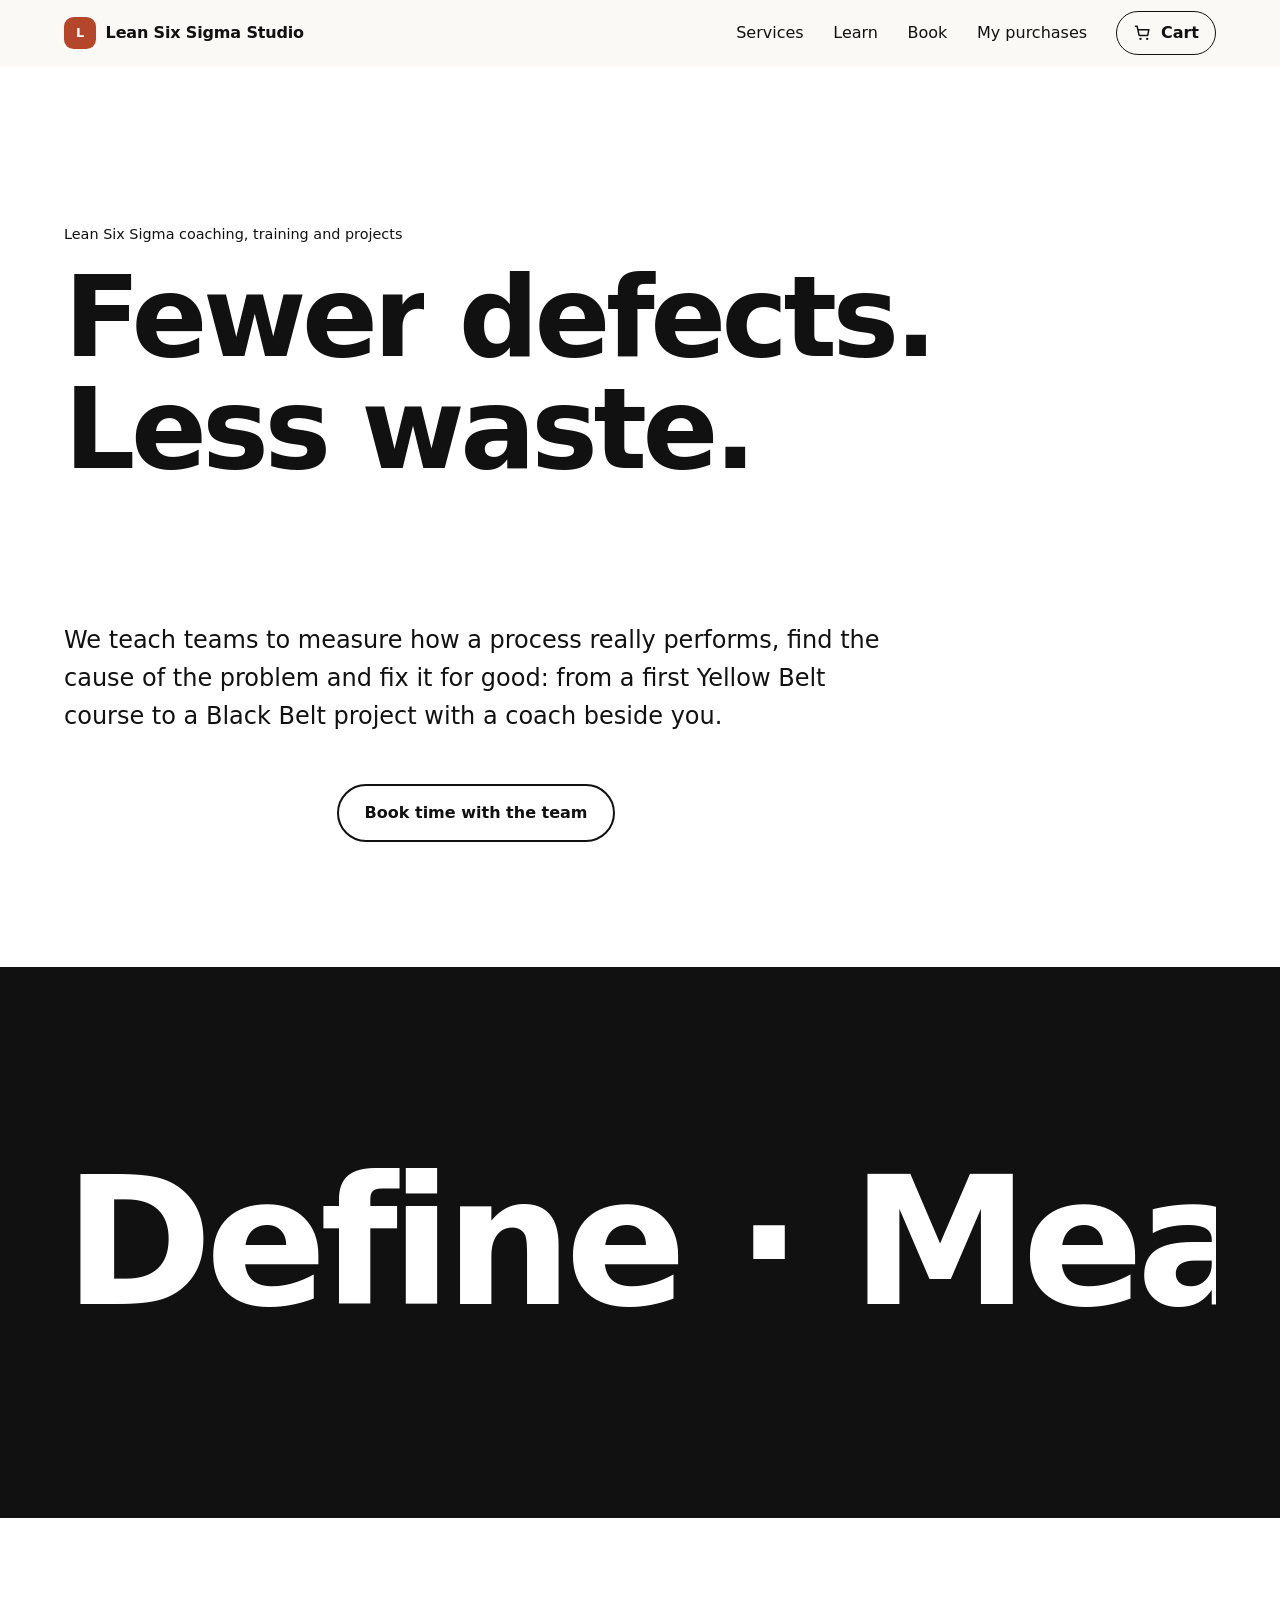
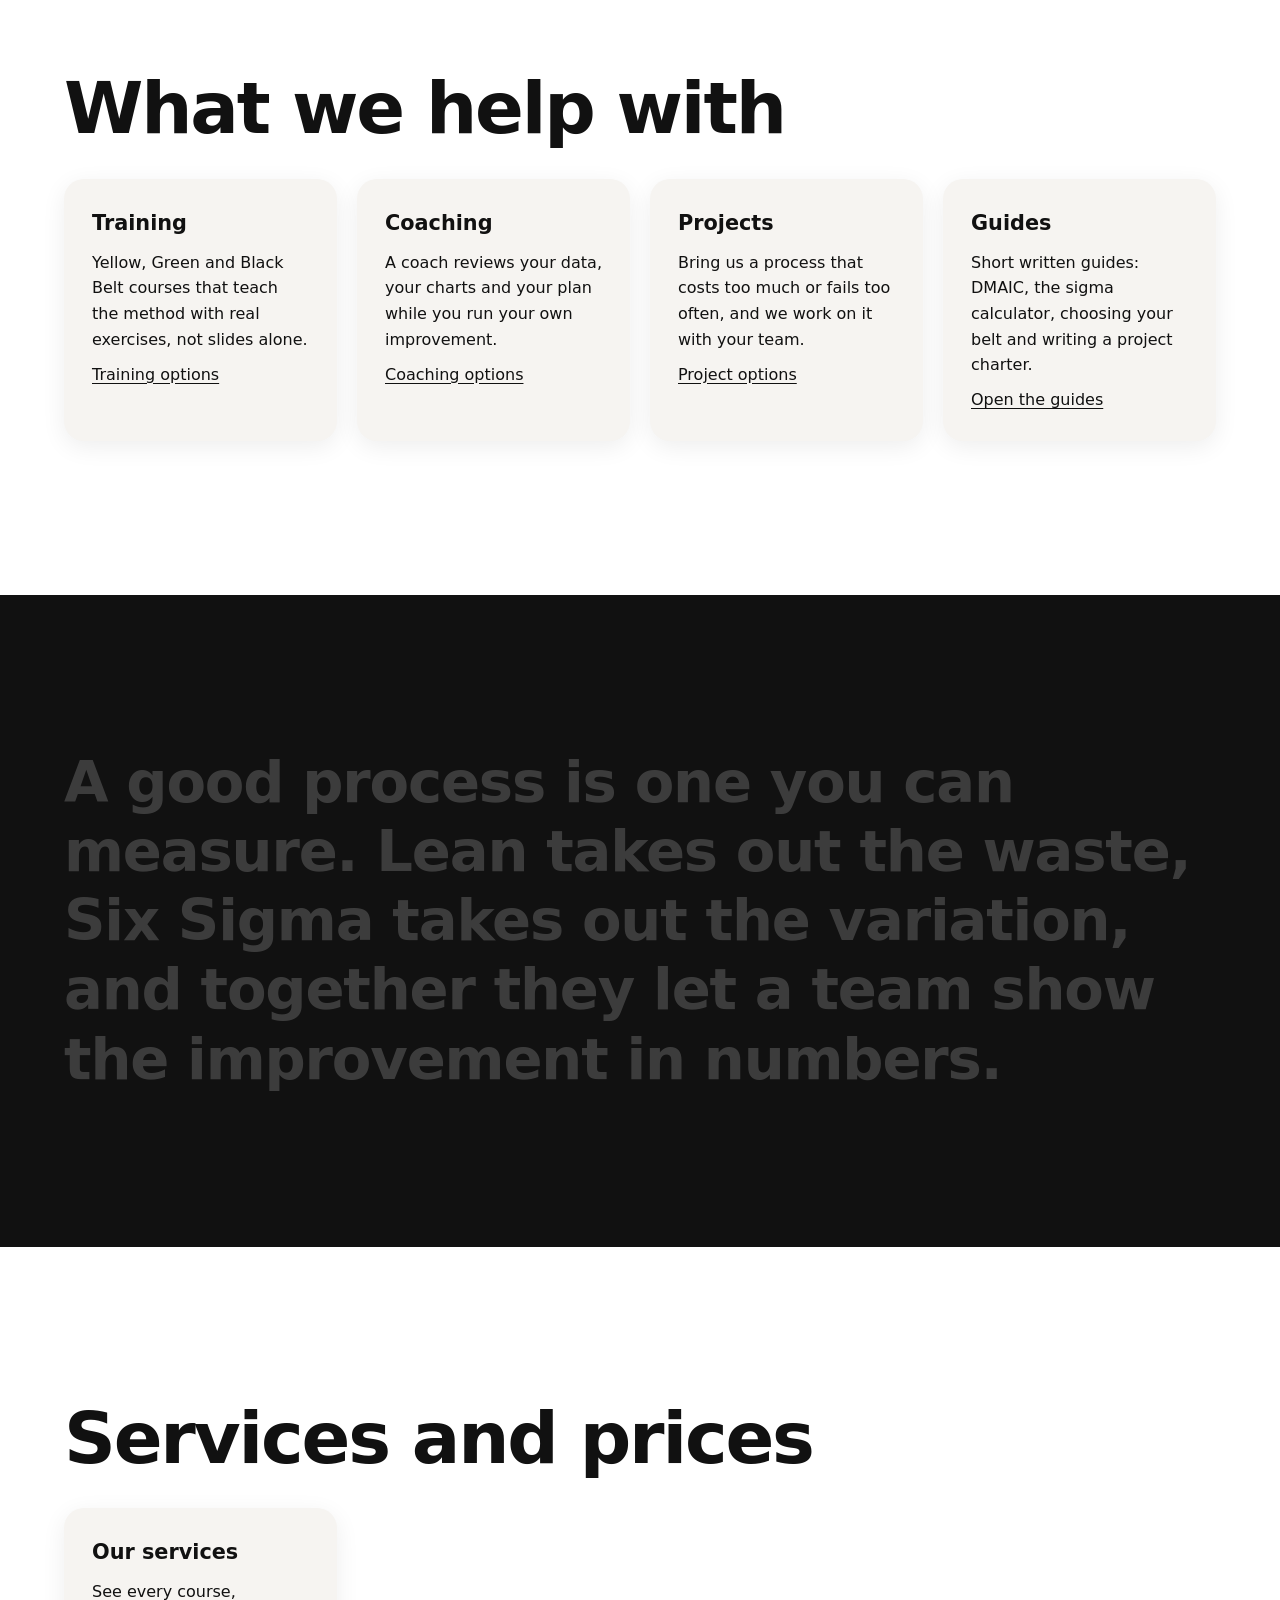
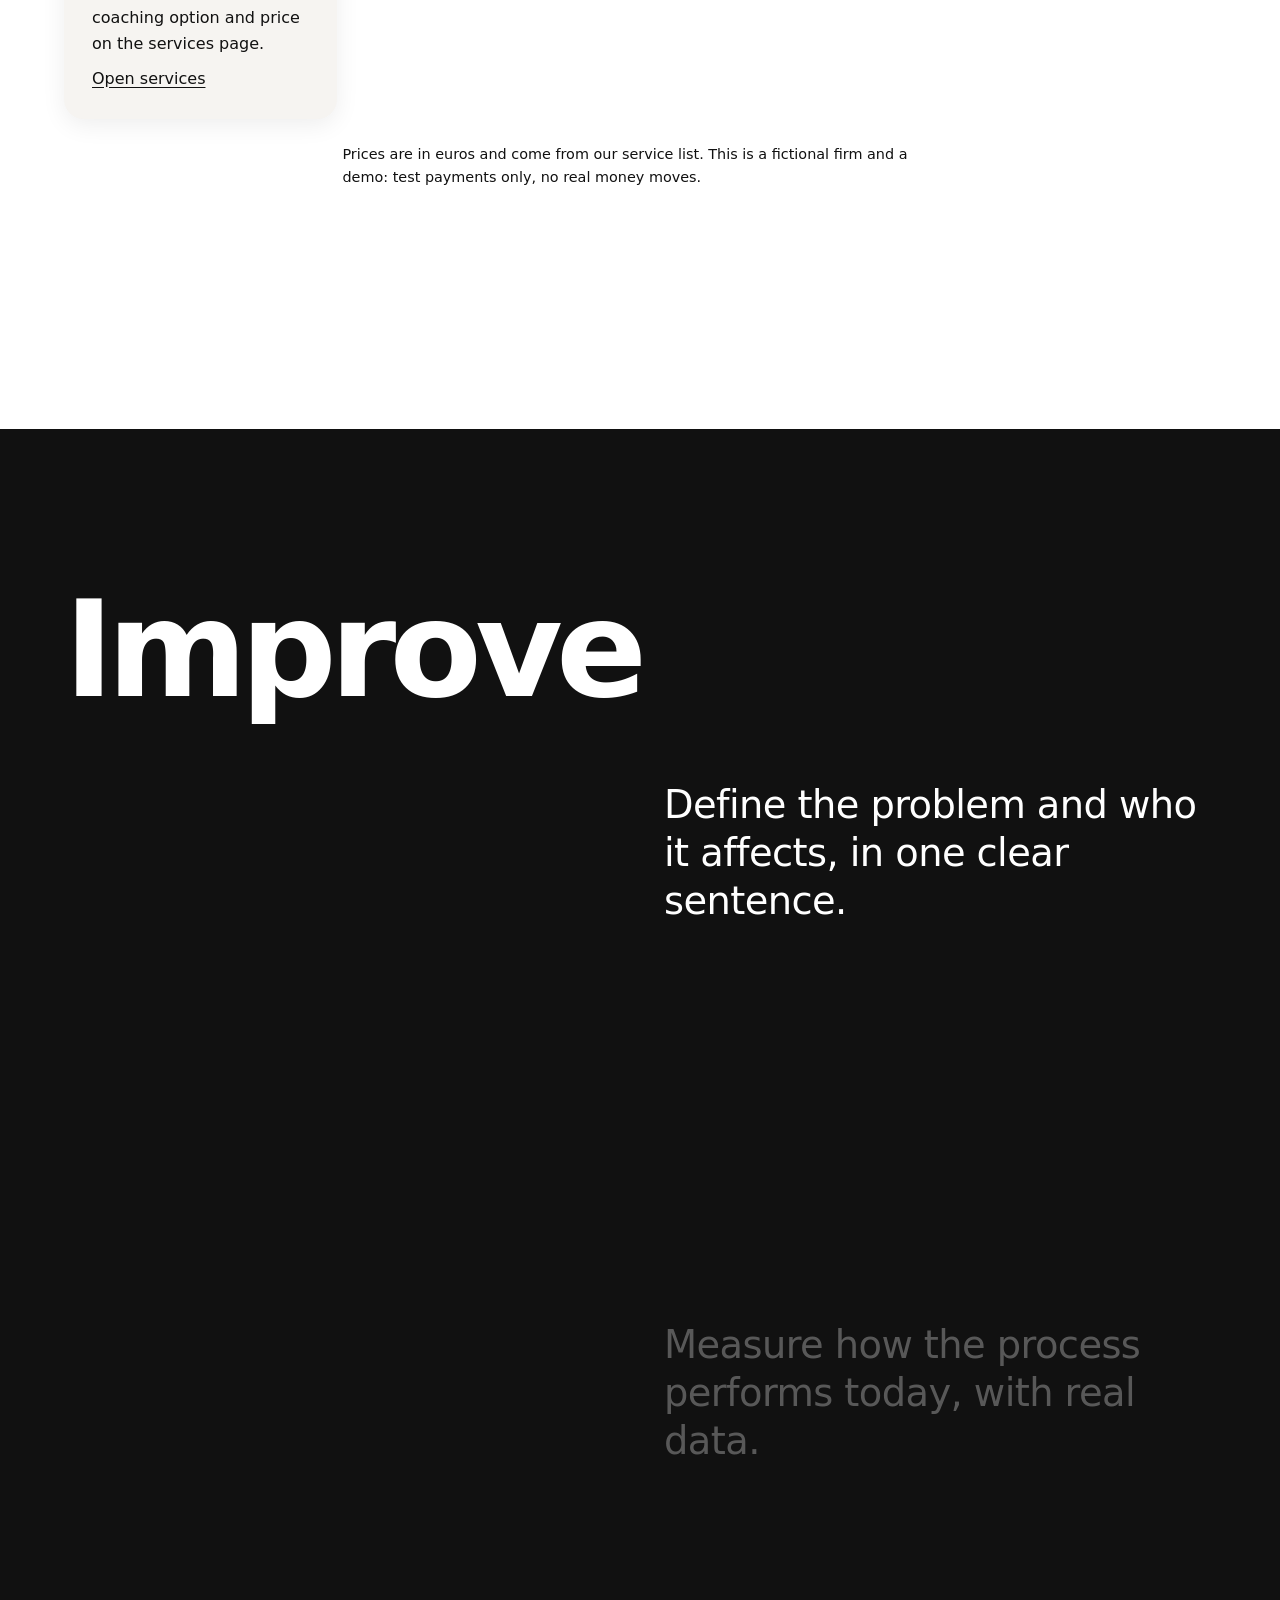
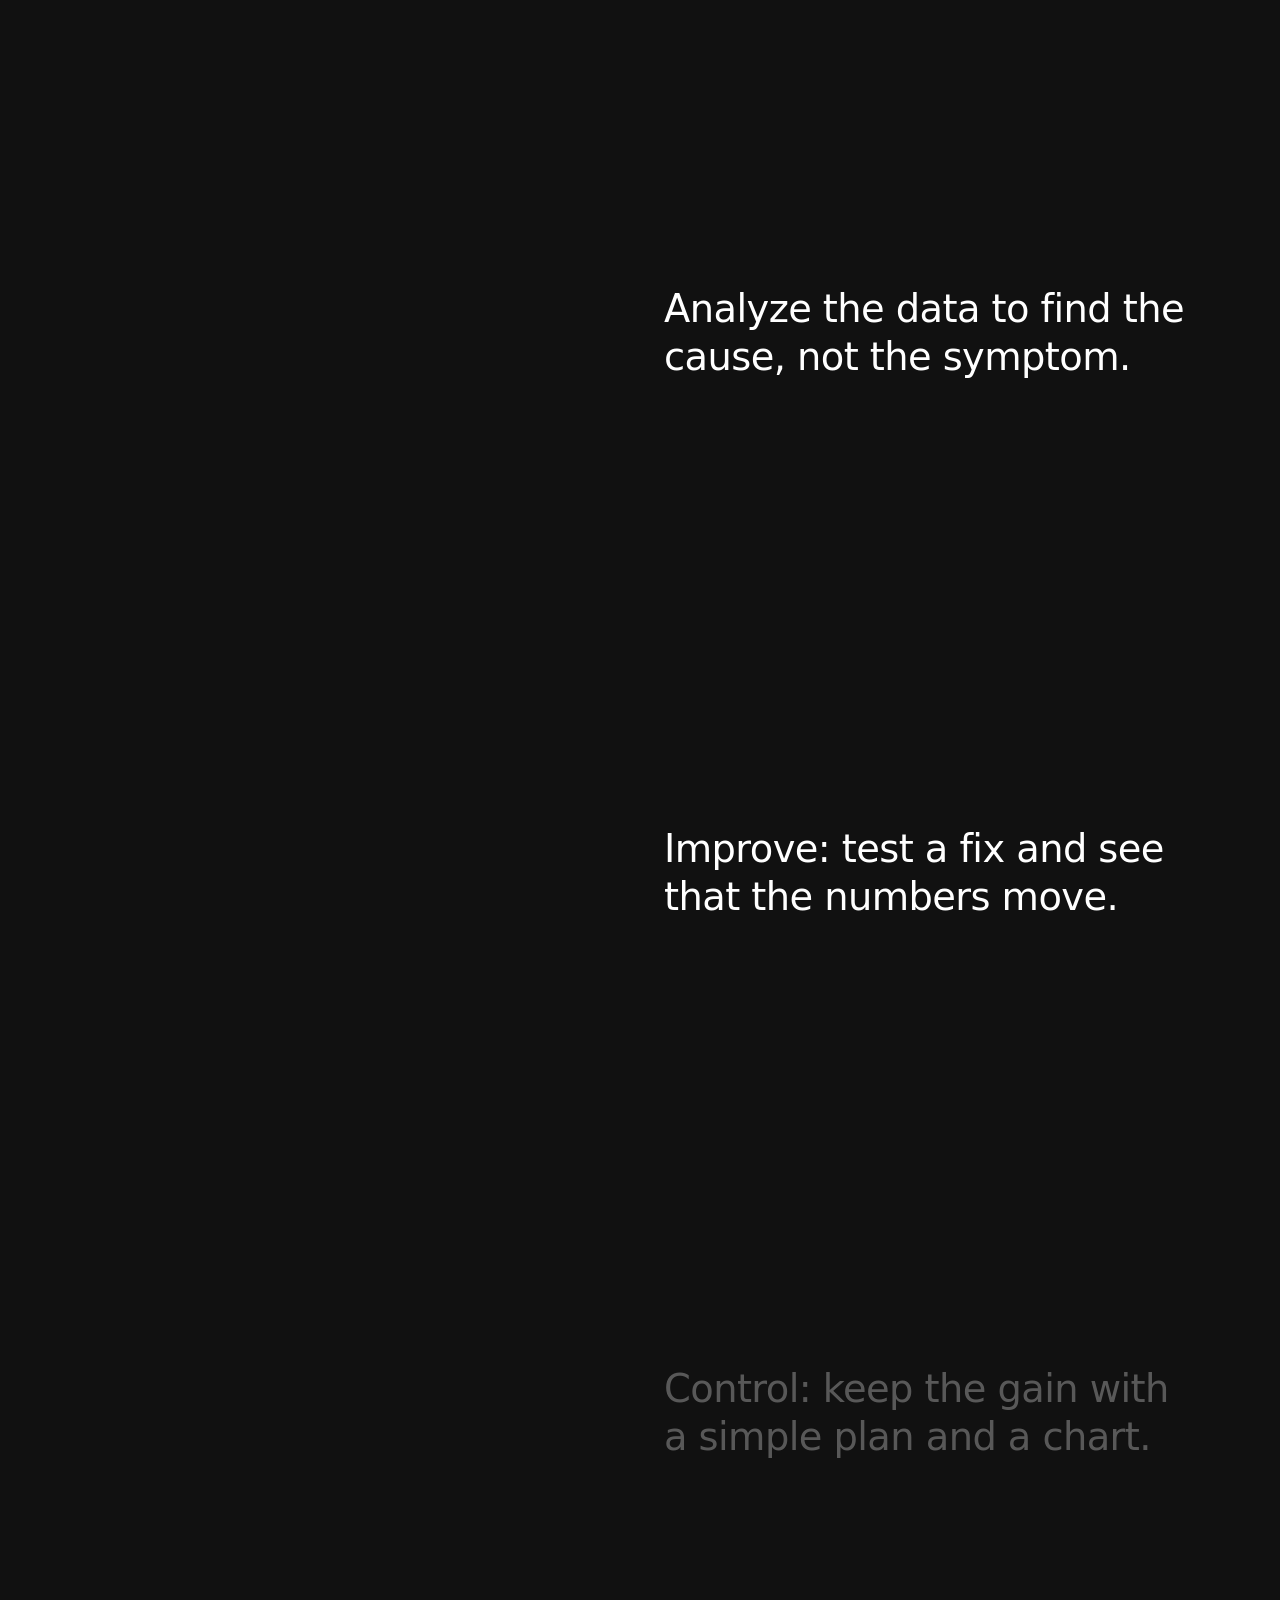
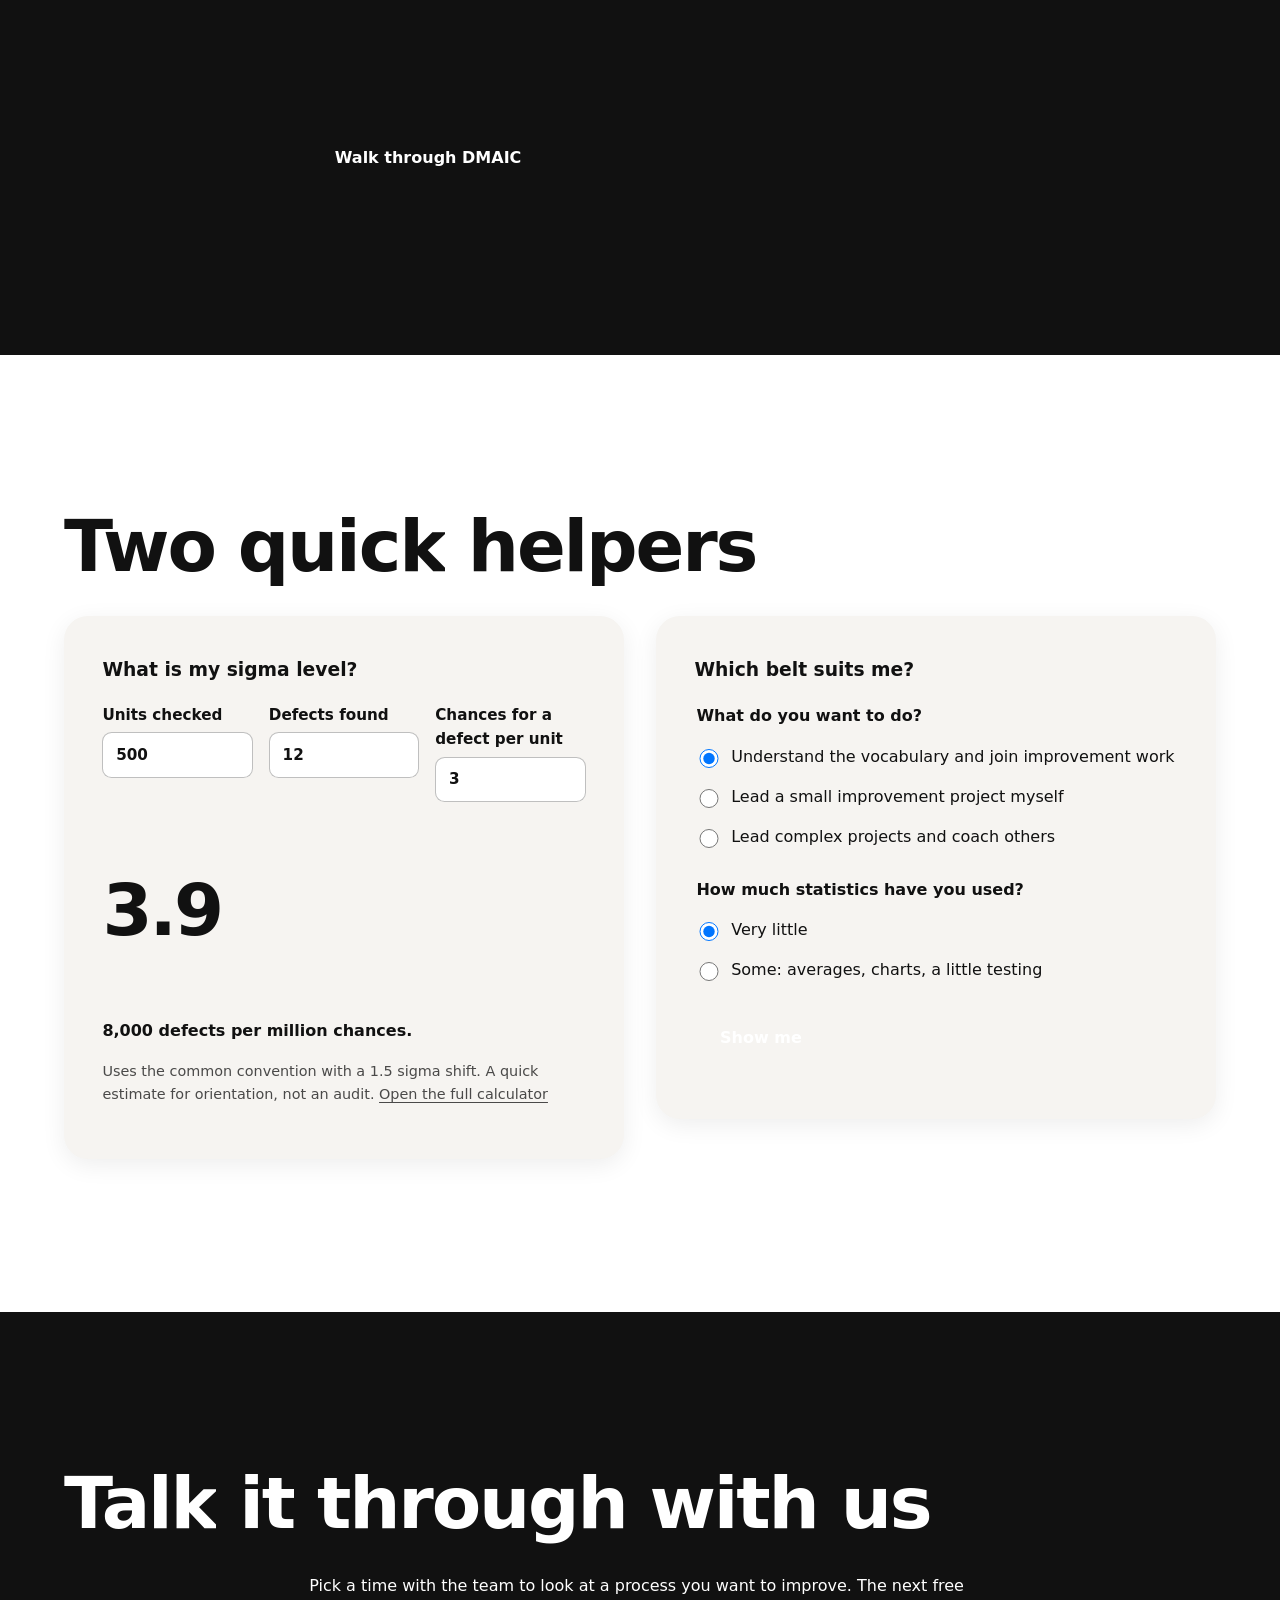
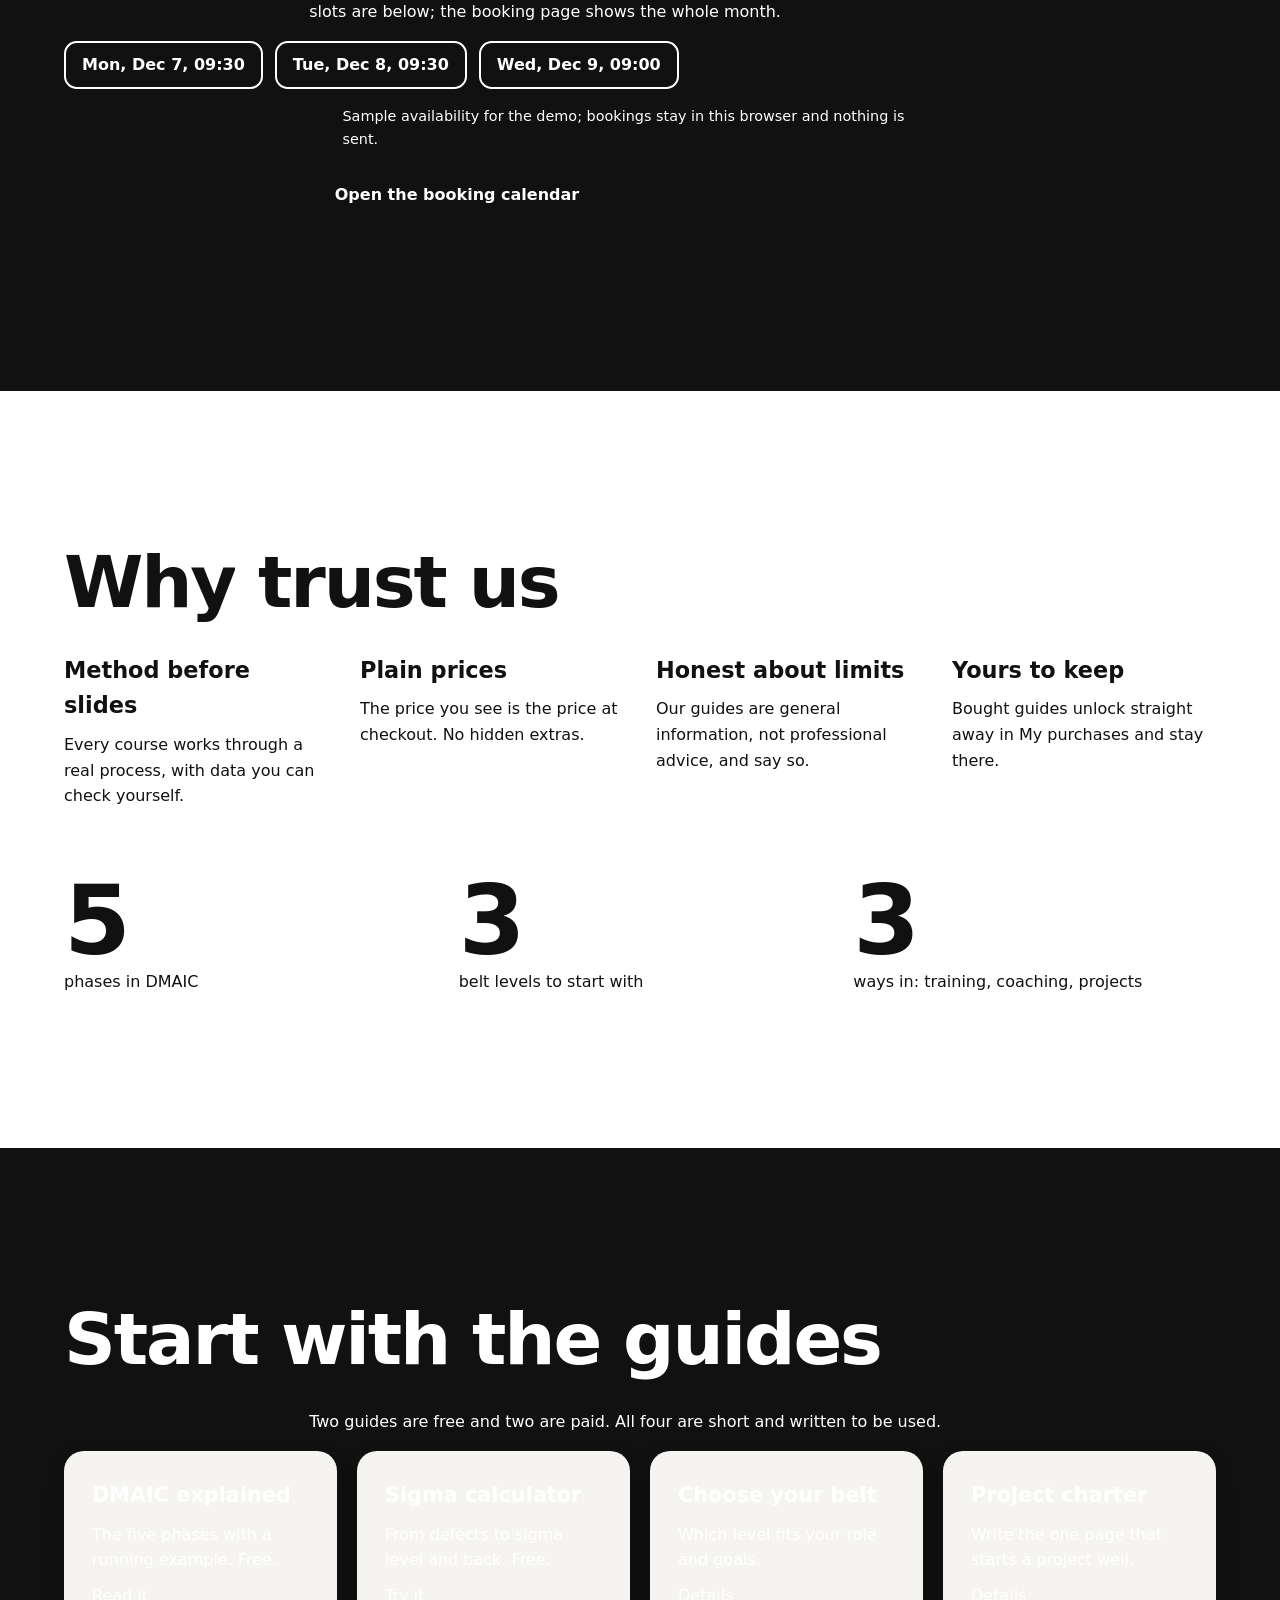
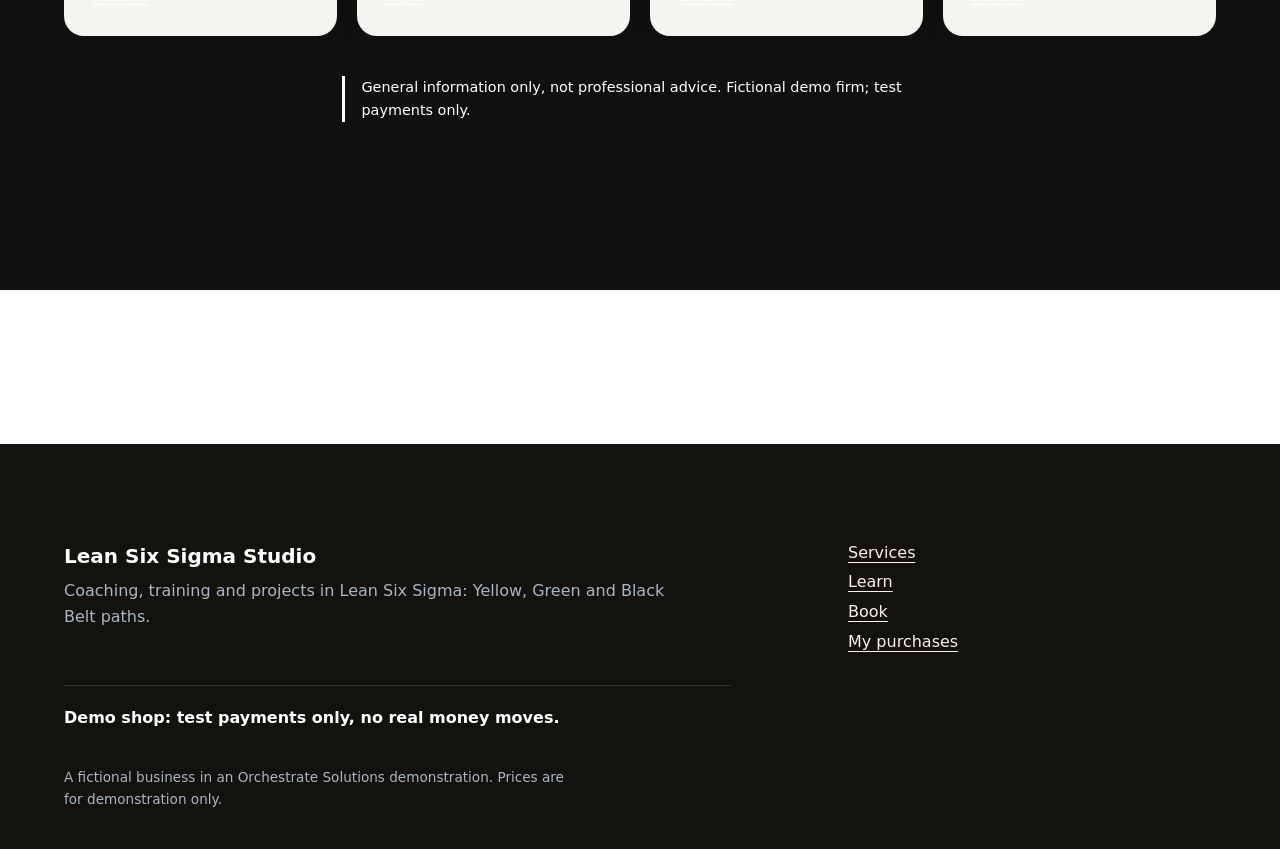
==== index.html @ 70ec153d "Home page: hero, services from the catalog, DMAIC steps, sigma estimate, belt finder, next free slot" ====
<!doctype html>
<html lang="en">
<head>
<meta charset="utf-8">
<meta name="viewport" content="width=device-width, initial-scale=1">
<title>Lean Six Sigma coaching, training and projects</title>
<meta name="description" content="Fewer defects, less waste, clearer decisions: Lean Six Sigma training from Yellow to Black Belt, coaching and hands-on projects. A fictional demo firm; test payments only.">
<link rel="stylesheet" href="css/tokens.css">
<link rel="stylesheet" href="css/layout.css">
<link rel="stylesheet" href="css/site.css">
<link rel="stylesheet" href="css/shop/core.css">
<link rel="stylesheet" href="css/shop/cart.css">
<style>
.hero{min-height:100svh;display:flex;flex-direction:column;justify-content:center;padding-inline:max(1rem,5vw);padding-block:6rem 4rem;background:radial-gradient(60rem 30rem at 85% 10%,color-mix(in srgb,var(--accent) 22%,transparent),transparent 70%),var(--bg,#fff)}
.hero h1{font-size:clamp(3rem,9vw,7rem);line-height:1;letter-spacing:-.04em;margin:0 0 1.5rem;max-width:16ch}
.hero p.lead{font-size:clamp(1.1rem,2vw,1.5rem);max-width:55ch;margin:0 0 2rem;opacity:.85}
.kinetic{background:linear-gradient(90deg,var(--accent),#e0a526,var(--accent));background-size:200% 100%;-webkit-background-clip:text;background-clip:text;color:transparent;animation:sweep 6s linear infinite}
@keyframes sweep{to{background-position:-200% 0}}
.btn{display:inline-block;padding:.9rem 1.6rem;border-radius:999px;background:var(--accent);color:#fff;font-weight:600;text-decoration:none;transition:transform .3s cubic-bezier(.2,.7,.2,1),box-shadow .3s;border:0;cursor:pointer;font-size:1rem}
.btn:hover{transform:translateY(-3px);box-shadow:0 10px 24px rgba(0,0,0,.2)}
.btn--ghost{background:transparent;color:inherit;border:2px solid currentColor;margin-left:.75rem}
h2.big{font-size:clamp(2.2rem,6vw,4.5rem);line-height:1.05;letter-spacing:-.03em;margin:0 0 2rem;max-width:18ch}
.marquee{overflow:hidden;white-space:nowrap}
.marquee span{display:inline-block;font-size:clamp(4rem,14vw,12rem);font-weight:800;letter-spacing:-.04em;animation:slide 40s linear infinite;padding-right:2rem}
@keyframes slide{to{transform:translateX(-50%)}}
.statement{font-size:clamp(1.8rem,4.5vw,3.6rem);line-height:1.2;letter-spacing:-.02em;max-width:26ch;margin:0}
.cards{display:grid;grid-template-columns:repeat(auto-fill,minmax(min(100%,17rem),1fr));gap:1.25rem;margin:0;padding:0;list-style:none}
.card{border-radius:1.25rem;padding:1.75rem;background:var(--surface,#f6f4f1);color:var(--text);box-shadow:0 6px 24px rgba(0,0,0,.07);display:flex;flex-direction:column;gap:.6rem;transition:transform .3s cubic-bezier(.2,.7,.2,1)}
.card:hover{transform:translateY(-4px)}
.card h3{margin:0;font-size:1.3rem}.card p{margin:0}
.price{font-size:1.8rem;font-weight:700;letter-spacing:-.02em;margin-top:auto}
.steps{display:grid;grid-template-columns:minmax(0,1fr) minmax(0,1fr);gap:3rem;align-items:start}
.steps .word,.steps [data-step-word]{position:sticky;top:20vh;font-size:clamp(4rem,14vw,11rem);font-weight:800;letter-spacing:-.05em;line-height:1;color:var(--accent)}
.steps .step{min-height:60vh;display:flex;align-items:center;font-size:clamp(1.5rem,3vw,2.5rem);line-height:1.25;max-width:22ch}
.nums{display:grid;grid-template-columns:repeat(auto-fit,minmax(10rem,1fr));gap:2rem}
.nums b{display:block;font-size:clamp(3rem,8vw,6rem);letter-spacing:-.04em;line-height:1}
.tool{background:var(--surface,#f6f4f1);color:var(--text);border-radius:1.5rem;padding:clamp(1.25rem,3vw,2.5rem);box-shadow:0 6px 24px rgba(0,0,0,.07);max-width:44rem}
.tool fieldset{border:0;padding:0;margin:0 0 1.25rem}.tool legend{font-weight:700;margin-bottom:.5rem}
.tool label{display:flex;gap:.6rem;align-items:center;padding:.45rem 0;cursor:pointer}
.tool input[type=checkbox],.tool input[type=radio]{width:1.2rem;height:1.2rem;accent-color:var(--accent)}
.bar{height:.6rem;border-radius:999px;background:rgba(0,0,0,.12);overflow:hidden;margin:1rem 0}.bar i{display:block;height:100%;width:0;background:var(--accent);transition:width .5s cubic-bezier(.2,.7,.2,1)}
.result{margin-top:1rem;font-weight:600}
.band--dark .tool{background:#1c1c1c;color:#fff}
.two{display:grid;grid-template-columns:repeat(auto-fit,minmax(min(100%,20rem),1fr));gap:2rem;align-items:start}
.note{font-size:.9rem;opacity:.75;max-width:65ch}
.trust{display:grid;grid-template-columns:repeat(auto-fit,minmax(min(100%,16rem),1fr));gap:2rem}
.trust h3{font-size:1.4rem;margin:0 0 .5rem}.trust p{margin:0;max-width:40ch}
@media(max-width:700px){.steps{grid-template-columns:1fr}.steps .word,.steps [data-step-word]{position:static}.steps .step{min-height:auto;padding-block:1.5rem}.btn--ghost{margin:.75rem 0 0}}
@media(prefers-reduced-motion:reduce){.kinetic,.marquee span{animation:none}}
.h-steps [data-step-word]{overflow-wrap:normal;font-size:min(var(--fs-giant,11rem),10.5vw)}
.steps [data-step-word]{overflow-wrap:normal;font-size:min(var(--fs-giant,11rem),10.5vw)}
.hero h1{font-size:min(clamp(3rem,9vw,7rem),11.2vw);overflow-wrap:break-word}
.tool input[type=number]{width:100%;padding:.6rem .8rem;border-radius:.6rem;border:1px solid rgba(0,0,0,.25);font:inherit;background:#fff;color:#111}
.tool .row{display:grid;grid-template-columns:repeat(auto-fit,minmax(9rem,1fr));gap:1rem;margin-bottom:1rem}
.tool .row label{display:block;font-weight:600;font-size:.95rem;padding:0}
.tool .row label span{display:block;margin-bottom:.3rem}
.sig{font-size:clamp(2.6rem,7vw,4.5rem);font-weight:800;letter-spacing:-.04em;line-height:1;color:var(--accent)}
.slots{display:flex;flex-wrap:wrap;gap:.75rem;margin:1rem 0;padding:0;list-style:none}
.slots a{display:inline-block;padding:.6rem 1rem;border-radius:.8rem;border:2px solid currentColor;text-decoration:none;font-weight:600}
.slots a:hover{background:var(--accent);color:#fff;border-color:var(--accent)}
@media(max-width:700px){.steps{grid-template-columns:minmax(0,1fr)}.steps [data-step-word]{font-size:min(var(--fs-giant,11rem),21vw)}}
</style>
<script src="js/shop/core.js" defer></script>
<script src="js/shop/cart.js" defer></script>
<script src="js/nav.js" defer></script>
<script src="js/motion.js" defer></script>
<script src="js/app.js" defer></script>
</head>
<body>
<main id="main">

<section class="hero" id="top">
  <p class="note" data-reveal>Lean Six Sigma coaching, training and projects</p>
  <h1 data-words>Fewer defects. Less waste. <span class="kinetic">Better decisions.</span></h1>
  <p class="lead" data-reveal>We teach teams to measure how a process really performs, find the cause of the problem and fix it for good: from a first Yellow Belt course to a Black Belt project with a coach beside you.</p>
  <p data-reveal><a class="btn" href="pages/services.html">See training and prices</a><a class="btn btn--ghost" href="pages/book.html">Book time with the team</a></p>
</section>

<section class="band band--dark" aria-label="What we work on">
  <div class="marquee" data-marquee aria-hidden="true"><span>Define · Measure · Analyze · Improve · Control · Define · Measure · Analyze · Improve · Control · </span></div>
</section>

<section class="band" id="help">
  <h2 class="big" data-words>What we help with</h2>
  <ul class="cards">
    <li class="card" data-reveal><h3>Training</h3><p>Yellow, Green and Black Belt courses that teach the method with real exercises, not slides alone.</p><a href="pages/services.html#training">Training options</a></li>
    <li class="card" data-reveal><h3>Coaching</h3><p>A coach reviews your data, your charts and your plan while you run your own improvement.</p><a href="pages/services.html#coaching">Coaching options</a></li>
    <li class="card" data-reveal><h3>Projects</h3><p>Bring us a process that costs too much or fails too often, and we work on it with your team.</p><a href="pages/services.html#projects">Project options</a></li>
    <li class="card" data-reveal><h3>Guides</h3><p>Short written guides: DMAIC, the sigma calculator, choosing your belt and writing a project charter.</p><a href="#guides">Open the guides</a></li>
  </ul>
</section>

<section class="band band--dark">
  <p class="statement" data-fill>A good process is one you can measure. Lean takes out the waste, Six Sigma takes out the variation, and together they let a team show the improvement in numbers.</p>
</section>

<section class="band" id="services" aria-labelledby="svc-h">
  <h2 class="big" id="svc-h" data-words>Services and prices</h2>
  <ul class="cards" id="service-cards" aria-live="polite">
    <li class="card"><h3>Loading services...</h3><p><a href="pages/services.html">Open the full services page</a></p></li>
  </ul>
  <p class="note" style="margin-top:1.5rem" data-reveal>Prices are in euros and come from our service list. This is a fictional firm and a demo: test payments only, no real money moves.</p>
  <p data-reveal><a class="btn" href="pages/services.html">All services</a></p>
</section>

<section class="band band--dark" id="how">
  <div class="steps h-steps" data-sticky-steps>
    <div class="word" aria-hidden="true" data-step-word>Define</div>
    <div>
      <div class="step" data-step="Define">Define the problem and who it affects, in one clear sentence.</div>
      <div class="step" data-step="Measure">Measure how the process performs today, with real data.</div>
      <div class="step" data-step="Analyze">Analyze the data to find the cause, not the symptom.</div>
      <div class="step" data-step="Improve">Improve: test a fix and see that the numbers move.</div>
      <div class="step" data-step="Control">Control: keep the gain with a simple plan and a chart.</div>
    </div>
  </div>
  <p data-reveal style="margin-top:3rem"><a class="btn" href="pages/guides/dmaic.html">Walk through DMAIC</a></p>
</section>

<section class="band" id="tools">
  <h2 class="big" data-words>Two quick helpers</h2>
  <div class="two">
    <form class="tool" id="sigma" data-reveal aria-labelledby="s-h" novalidate>
      <h3 id="s-h" style="margin-top:0">What is my sigma level?</h3>
      <div class="row">
        <label><span>Units checked</span><input type="number" name="units" min="1" step="1" value="500" inputmode="numeric"></label>
        <label><span>Defects found</span><input type="number" name="defects" min="0" step="1" value="12" inputmode="numeric"></label>
        <label><span>Chances for a defect per unit</span><input type="number" name="opps" min="1" step="1" value="3" inputmode="numeric"></label>
      </div>
      <p class="sig" id="sig-out" aria-live="polite">3.7</p>
      <p class="result" id="sig-text" role="status"></p>
      <p class="note">Uses the common convention with a 1.5 sigma shift. A quick estimate for orientation, not an audit. <a href="pages/guides/sigma-calculator.html">Open the full calculator</a></p>
    </form>
    <form class="tool" id="finder" data-reveal aria-labelledby="f-h">
      <h3 id="f-h" style="margin-top:0">Which belt suits me?</h3>
      <fieldset><legend>What do you want to do?</legend>
        <label><input type="radio" name="goal" value="aware" checked> Understand the vocabulary and join improvement work</label>
        <label><input type="radio" name="goal" value="lead"> Lead a small improvement project myself</label>
        <label><input type="radio" name="goal" value="master"> Lead complex projects and coach others</label>
      </fieldset>
      <fieldset><legend>How much statistics have you used?</legend>
        <label><input type="radio" name="stats" value="none" checked> Very little</label>
        <label><input type="radio" name="stats" value="some"> Some: averages, charts, a little testing</label>
      </fieldset>
      <button class="btn" type="submit">Show me</button>
      <p class="result" id="finder-out" role="status"></p>
    </form>
  </div>
</section>

<section class="band band--dark" id="book">
  <h2 class="big" data-words>Talk it through with us</h2>
  <p class="prose" data-reveal>Pick a time with the team to look at a process you want to improve. The next free slots are below; the booking page shows the whole month.</p>
  <ul class="slots" id="slots" data-reveal aria-label="Next free slots"></ul>
  <p class="note" id="mybook" data-reveal></p>
  <p data-reveal><a class="btn" href="pages/book.html">Open the booking calendar</a></p>
</section>

<section class="band" id="trust">
  <h2 class="big" data-words>Why trust us</h2>
  <div class="trust">
    <div data-reveal><h3>Method before slides</h3><p>Every course works through a real process, with data you can check yourself.</p></div>
    <div data-reveal><h3>Plain prices</h3><p>The price you see is the price at checkout. No hidden extras.</p></div>
    <div data-reveal><h3>Honest about limits</h3><p>Our guides are general information, not professional advice, and say so.</p></div>
    <div data-reveal><h3>Yours to keep</h3><p>Bought guides unlock straight away in My purchases and stay there.</p></div>
  </div>
  <div class="nums" style="margin-top:4rem">
    <div data-reveal><b data-count="5">5</b>phases in DMAIC</div>
    <div data-reveal><b data-count="3">3</b>belt levels to start with</div>
    <div data-reveal><b data-count="3">3</b>ways in: training, coaching, projects</div>
  </div>
</section>

<section class="band band--dark" id="guides">
  <h2 class="big" data-words>Start with the guides</h2>
  <p class="prose" data-reveal>Two guides are free and two are paid. All four are short and written to be used.</p>
  <ul class="cards">
    <li class="card" data-reveal><h3>DMAIC explained</h3><p>The five phases with a running example. Free.</p><a href="pages/guides/dmaic.html">Read it</a></li>
    <li class="card" data-reveal><h3>Sigma calculator</h3><p>From defects to sigma level and back. Free.</p><a href="pages/guides/sigma-calculator.html">Try it</a></li>
    <li class="card" data-reveal><h3>Choose your belt</h3><p>Which level fits your role and goals.</p><a href="pages/guides/choose-your-belt.html">Details</a></li>
    <li class="card" data-reveal><h3>Project charter</h3><p>Write the one page that starts a project well.</p><a href="pages/guides/project-charter.html">Details</a></li>
  </ul>
  <p class="guide-note" style="margin-top:2.5rem" data-reveal>General information only, not professional advice. Fictional demo firm; test payments only.</p>
</section>

</main>
</body>
</html>
---- css/layout.css ----
/* Layout, shell and motion (UI/UX). Colours and type come from tokens.css; fallbacks keep it working alone. */
@view-transition { navigation: auto; }
:root{--lx-bg:var(--bg,#faf8f5);--lx-fg:var(--text,#1a1815);--lx-accent:var(--accent,#b4472b);--lx-muted:var(--text-muted,#4d5a69);--lx-line:var(--line,#e1d9cb);--lx-dark:var(--dark,#14120f);--lx-on-dark:var(--on-dark,#f7f3ec);--lx-ease:var(--ease,cubic-bezier(.2,.7,.2,1));--lx-space:var(--section,clamp(5rem,12vw,10rem));--lx-gut:var(--gutter,clamp(1.25rem,5vw,4rem));--lx-max:78rem}
*,*::before,*::after{box-sizing:border-box}
html{scroll-behavior:smooth;scroll-padding-top:5rem;-webkit-text-size-adjust:100%}
body{margin:0;background:var(--lx-bg);color:var(--lx-fg);font-family:var(--font-sans,system-ui,sans-serif);line-height:1.6;overflow-x:hidden}
img,svg{max-width:100%;height:auto}
main{display:block;outline:none}
:focus-visible{outline:3px solid var(--focus,var(--lx-accent));outline-offset:3px;border-radius:4px}
.visually-hidden{position:absolute!important;width:1px;height:1px;overflow:hidden;clip:rect(0 0 0 0);white-space:nowrap}
.skip-link{position:fixed;left:1rem;top:-4rem;z-index:200;background:var(--lx-fg);color:var(--lx-bg);padding:.7rem 1rem;border-radius:.5rem;text-decoration:none;transition:top .2s}
.skip-link:focus{top:1rem}
.read-progress{position:fixed;inset:0 0 auto 0;height:3px;z-index:150;pointer-events:none}
.read-progress span{display:block;height:100%;background:var(--lx-accent);transform:scaleX(0);transform-origin:0 50%}
/* header */
.site-header{position:sticky;top:0;z-index:100;background:color-mix(in srgb,var(--lx-bg) 86%,transparent);backdrop-filter:saturate(1.4) blur(12px);border-bottom:1px solid transparent;transition:border-color .3s}
.site-header.is-scrolled{border-bottom-color:var(--lx-line)}
.site-header__inner{max-width:90rem;margin:0 auto;padding:.7rem var(--lx-gut);display:flex;align-items:center;gap:1rem}
.site-brand{display:flex;align-items:center;gap:.6rem;text-decoration:none;color:inherit;font-weight:700;letter-spacing:-.01em;margin-right:auto}
.site-brand__mark{display:grid;place-items:center;min-width:2rem;height:2rem;padding:0 .35rem;font-size:.8rem;border-radius:.6rem;background:var(--lx-accent);color:#fff;font-weight:800}
.site-nav ul,.site-footer ul{list-style:none;margin:0;padding:0;display:flex;gap:.25rem}
.site-nav a{display:block;padding:.55rem .8rem;border-radius:.6rem;color:inherit;text-decoration:none;position:relative}
.site-nav a::after{content:"";position:absolute;left:.8rem;right:.8rem;bottom:.3rem;height:2px;background:var(--lx-accent);transform:scaleX(0);transform-origin:0 50%;transition:transform .4s var(--lx-ease)}
.site-nav a:hover::after,.site-nav a[aria-current="page"]::after{transform:scaleX(1)}
.site-nav a[aria-current="page"]{font-weight:600}
.site-header__actions{display:flex;align-items:center;gap:.5rem}
.nav-toggle{display:none;width:2.75rem;height:2.75rem;border:1px solid var(--lx-line);border-radius:.7rem;background:transparent;color:inherit;cursor:pointer;place-items:center}
.nav-toggle__bars,.nav-toggle__bars::before{display:block;width:1.2rem;height:2px;background:currentColor;position:relative;transition:transform .3s var(--lx-ease)}
.nav-toggle__bars::before{content:"";position:absolute;top:-6px;left:0}
.is-open .nav-toggle__bars{transform:translateY(0) rotate(45deg)}.is-open .nav-toggle__bars::before{transform:translateY(6px) rotate(-90deg)}
@media (max-width:64rem){
  .nav-toggle{display:grid}
  .site-header__inner{flex-wrap:wrap}
  .site-brand{order:1}.site-header__actions{order:2}.nav-toggle{order:3}
  .site-nav{order:4;flex-basis:100%;display:none}
  .is-open .site-nav{display:block}
  .site-nav ul{flex-direction:column;padding-bottom:.6rem}
  .site-nav a{padding:.85rem .5rem;font-size:1.1rem}
}
/* footer */
.site-footer{background:var(--lx-dark);color:var(--lx-on-dark);padding:clamp(3rem,8vw,6rem) var(--lx-gut) 2rem;margin-top:var(--lx-space)}
.site-footer__inner{max-width:var(--lx-max);margin:0 auto;display:grid;gap:1.5rem 3rem;grid-template-columns:2fr 1fr}
.site-footer p{margin:.4rem 0;max-width:60ch;color:var(--on-dark-muted,#aab6c4)}
.site-footer strong{font-size:1.25rem;color:#fff}
.site-footer ul{flex-direction:column}
.site-footer a{color:var(--lx-on-dark);text-underline-offset:.25em}
.site-footer__test{grid-column:1/-1;color:#fff!important;font-weight:600;border-top:1px solid rgba(255,255,255,.14);padding-top:1.2rem}
.site-footer__small{grid-column:1/-1;font-size:.85rem}
@media (max-width:64rem){.site-footer__inner{grid-template-columns:1fr}}
/* bands */
.band{padding:var(--lx-space) var(--lx-gut)}
.band>*{max-width:var(--lx-max);margin-inline:auto}
.band--dark{background:var(--lx-dark);color:var(--lx-on-dark)}.band--dark [data-rotate],.band--dark .steps__word{color:var(--accent-on-dark,#ff9a82)}
.band h2,.hero h1{font-family:var(--font-display,inherit);letter-spacing:-.035em;line-height:1.02;text-wrap:balance}
.band h2{font-size:var(--fs-h2,clamp(2.2rem,6vw,4.5rem));margin:0 0 1.5rem}
.band p{max-width:65ch}
.hero{min-height:100svh;display:flex;flex-direction:column;justify-content:center;padding:6rem var(--lx-gut)}
.hero h1{font-size:var(--fs-h1,clamp(3rem,9vw,7rem));margin:0 0 1.5rem;max-width:16ch}
a{text-underline-offset:.2em}
.btn,button.btn{transition:transform .3s var(--lx-ease),box-shadow .3s}
.btn:hover{transform:translateY(-2px)}
/* reveal */
.js [data-reveal]{opacity:0;transform:translateY(28px);transition:opacity .8s var(--lx-ease),transform .8s var(--lx-ease)}
.js [data-reveal].is-in{opacity:1;transform:none}
.js [data-reveal][data-delay="1"]{transition-delay:.1s}.js [data-reveal][data-delay="2"]{transition-delay:.2s}.js [data-reveal][data-delay="3"]{transition-delay:.3s}
/* words */
[data-words] .w{display:inline-block;overflow:hidden;vertical-align:top;padding-bottom:.12em;margin-bottom:-.12em}
[data-words] .w>span{display:inline-block;opacity:0;transform:translateY(70%);filter:blur(6px);transition:transform .8s var(--lx-ease),opacity .8s var(--lx-ease),filter .8s var(--lx-ease);transition-delay:calc(var(--i,0)*60ms)}
[data-words].is-in .w>span{opacity:1;transform:none;filter:none}
/* kinetic word and gradient sweep */
[data-rotate]{display:inline-block;color:var(--lx-accent);transition:opacity .38s,transform .38s var(--lx-ease)}
[data-rotate].is-out{opacity:0;transform:translateY(-.3em)}
.sweep{background:linear-gradient(100deg,var(--lx-fg) 20%,var(--lx-accent) 50%,var(--lx-fg) 80%);background-size:250% 100%;-webkit-background-clip:text;background-clip:text;color:transparent;animation:sweep 6s linear infinite}
@keyframes sweep{to{background-position:-250% 0}}
/* marquee */
[data-marquee]{overflow:hidden;white-space:nowrap;padding-block:clamp(1rem,3vw,2rem);max-width:none!important;font-size:clamp(4rem,14vw,12rem);font-weight:800;letter-spacing:-.04em;line-height:1}
.marquee__track{display:flex;width:max-content;animation:marquee 40s linear infinite}
.marquee__row{display:flex;gap:.5em;padding-right:.5em}.marquee__row>*{flex:none}
@keyframes marquee{to{transform:translateX(-50%)}}
/* fill statement */
[data-fill]{font-size:clamp(1.8rem,4.6vw,3.6rem);line-height:1.15;letter-spacing:-.025em;font-weight:600;max-width:24ch}
[data-fill] .fw{transition:opacity .2s linear}
/* sticky steps */
[data-sticky-steps]{position:relative;display:grid;grid-template-columns:1fr 1.1fr;gap:3rem;align-items:start}
.steps__word{position:sticky;top:22vh;font-size:clamp(3.5rem,11vw,9rem);font-weight:800;letter-spacing:-.045em;line-height:1;color:var(--lx-accent);min-height:1em;align-self:start}
.steps__word.swap{animation:wordIn .6s var(--lx-ease)}
@keyframes wordIn{from{opacity:0;transform:translateY(.25em);filter:blur(8px)}}
[data-step]{min-height:70vh;display:flex;align-items:center;font-size:clamp(1.5rem,3vw,2.5rem);line-height:1.25;letter-spacing:-.015em;opacity:.3;transition:opacity .5s}
[data-step].is-active{opacity:1}
@media (max-width:64rem){[data-sticky-steps]{grid-template-columns:1fr;gap:0}.steps__word{top:4.5rem;background:var(--lx-bg);z-index:2;padding:.5rem 0;font-size:clamp(3rem,16vw,5rem)}.band--dark .steps__word{background:var(--lx-dark)}[data-step]{min-height:55vh}}
[data-parallax]{will-change:transform}
/* no-JS and reduced motion: everything visible, nothing moves */
@media (prefers-reduced-motion:reduce){
  html{scroll-behavior:auto}
  .js [data-reveal],[data-words] .w>span{opacity:1!important;transform:none!important;filter:none!important;transition:none!important}
  .marquee__track,.sweep{animation:none}.steps__word.swap{animation:none}
  [data-step]{opacity:1}[data-fill] .fw{opacity:1!important}
  @view-transition{navigation:none}
}
/* phone header: brand, cart and menu button share one row */
.site-brand{min-width:0}.site-brand__name{white-space:nowrap;overflow:hidden;text-overflow:ellipsis}
.site-brand__mark,.site-header__actions,.nav-toggle{flex:none}
@media (max-width:30rem){
  .site-header__inner{gap:.5rem}
  .site-header .cart-button-label{position:absolute;width:1px;height:1px;overflow:hidden;clip:rect(0 0 0 0);white-space:nowrap}
}
/* long words in split headlines wrap instead of running past a 320px screen */
[data-words] .w,.h-big .w{max-width:100%;overflow-wrap:anywhere;hyphens:auto}
---- css/site.css ----
/* Site-wide base (Lead Developer). Tokens come from css/tokens.css. */
@view-transition { navigation: auto; }
*, *::before, *::after { box-sizing: border-box; }
html { scroll-behavior: smooth; -webkit-text-size-adjust: 100%; }
body { margin: 0; font-family: system-ui, -apple-system, "Segoe UI", Roboto, sans-serif; line-height: 1.6; background: var(--bg, #fff); color: var(--text, #111); }
img, svg { max-width: 100%; height: auto; }
a { color: inherit; text-underline-offset: .2em; }
:focus-visible { outline: 3px solid var(--focus, #1a56db); outline-offset: 2px; }
.band { padding-block: clamp(5rem, 12vw, 10rem); padding-inline: max(1rem, 5vw); }
.band--dark { background: var(--dark, #111); color: var(--on-dark, #fff); }
.prose { max-width: 65ch; }
.guide-note { font-size: .9rem; opacity: .8; border-left: 3px solid currentColor; padding-left: 1rem; max-width: 65ch; }
@media (prefers-reduced-motion: reduce) { html { scroll-behavior: auto; } }
---- css/shop/core.css ----
/* Shared shop styles (Lead Developer). Uses tokens from css/tokens.css with safe fallbacks. */
.btn, .shop-btn {
  display: inline-flex; align-items: center; justify-content: center; gap: .5rem;
  min-height: 44px; padding: .7rem 1.4rem; border: 1.5px solid transparent; border-radius: 999px;
  font: inherit; font-weight: 600; cursor: pointer; text-decoration: none;
  background: var(--accent, #b4342d); color: var(--on-accent, #fff);
  transition: transform .35s cubic-bezier(.2,.7,.2,1), box-shadow .35s, background .2s;
}
.btn:hover, .shop-btn:hover { transform: translateY(-2px); box-shadow: 0 8px 24px rgba(0,0,0,.18); }
.btn:focus-visible, .shop-btn:focus-visible, .shop-chip:focus-visible, .shop-sheet button:focus-visible { outline: 3px solid var(--focus, #1a56db); outline-offset: 2px; }
.btn[disabled], .shop-btn[disabled] { opacity: .5; cursor: not-allowed; transform: none; box-shadow: none; }
.btn--ghost, .shop-btn--ghost { background: transparent; color: inherit; border-color: currentColor; }

.shop-chip {
  display: inline-flex; align-items: center; gap: .35rem; padding: .25rem .8rem; border-radius: 999px;
  font-size: .85rem; font-weight: 600; background: rgba(127,127,127,.14); color: inherit; border: 0;
}
.shop-chip--accent { background: var(--accent, #b4342d); color: var(--on-accent, #fff); }

.shop-card { background: var(--surface, #fff); color: var(--text, #111); border-radius: 20px; padding: clamp(1.2rem, 3vw, 2rem); box-shadow: 0 2px 4px rgba(0,0,0,.05), 0 12px 32px rgba(0,0,0,.08); }

.shop-field { display: grid; grid-template-columns: minmax(0, 1fr); gap: .35rem; margin-block: 1rem; }
.shop-field input, .shop-field select, .shop-field textarea { max-width: 100%; }
.shop-field label { font-weight: 600; font-size: .95rem; }
.shop-field input, .shop-field select, .shop-field textarea {
  font: inherit; padding: .75rem 1rem; border-radius: 12px; border: 1.5px solid rgba(127,127,127,.5); background: var(--surface, #fff); color: inherit; min-height: 44px;
}
.shop-field input:focus-visible, .shop-field select:focus-visible, .shop-field textarea:focus-visible { outline: 3px solid var(--focus, #1a56db); outline-offset: 1px; }
.shop-field .shop-error { color: var(--danger, #b00020); font-size: .9rem; }

.shop-sheet-backdrop { position: fixed; inset: 0; background: rgba(0,0,0,.5); opacity: 0; pointer-events: none; transition: opacity .3s; z-index: 80; }
.shop-sheet-backdrop.is-open { opacity: 1; pointer-events: auto; }
.shop-sheet {
  position: fixed; z-index: 90; background: var(--surface, #fff); color: var(--text, #111);
  inset: auto 0 0 0; max-height: 90svh; overflow: auto; padding: 1.5rem; border-radius: 24px 24px 0 0;
  transform: translateY(100%); transition: transform .5s cubic-bezier(.2,.7,.2,1);
}
.shop-sheet.is-open { transform: none; }
@media (min-width: 720px) {
  .shop-sheet { inset: 0 0 0 auto; width: min(460px, 100vw); max-height: none; border-radius: 24px 0 0 24px; transform: translateX(100%); }
  .shop-sheet.is-open { transform: none; }
}

.shop-stepper { display: inline-flex; align-items: center; gap: .25rem; border: 1.5px solid rgba(127,127,127,.5); border-radius: 999px; }
.shop-stepper button { width: 44px; height: 44px; border: 0; background: transparent; color: inherit; font-size: 1.3rem; cursor: pointer; border-radius: 50%; }
.shop-stepper output { min-width: 2ch; text-align: center; font-weight: 600; }

#shop-toasts { position: fixed; z-index: 100; inset: auto 0 5rem 0; display: grid; justify-items: center; gap: .5rem; pointer-events: none; padding-inline: 1rem; }
.shop-toast { background: #111; color: #fff; padding: .8rem 1.3rem; border-radius: 14px; box-shadow: 0 12px 32px rgba(0,0,0,.3); opacity: 0; transform: translateY(12px); transition: opacity .4s, transform .4s cubic-bezier(.2,.7,.2,1); }
.shop-toast.is-in { opacity: 1; transform: none; }
.shop-toast--error { background: #b00020; }

.shop-testlabel { display: inline-block; padding: .35rem .8rem; border-radius: 8px; background: #fff3cd; color: #5c4300; font-weight: 600; font-size: .9rem; }
.shop-sr { position: absolute; width: 1px; height: 1px; overflow: hidden; clip: rect(0 0 0 0); white-space: nowrap; }

@media (prefers-reduced-motion: reduce) {
  .btn, .shop-btn, .shop-sheet, .shop-sheet-backdrop, .shop-toast { transition: none; }
}

/* Guide gate (demo, not real protection): <body data-guide="item-id">, [data-locked] shown only when bought, [data-teaser] only when not. */
.guide-checking [data-locked], .guide-checking [data-teaser] { visibility: hidden; }
.guide-locked [data-locked] { display: none !important; }
.guide-unlocked [data-teaser] { display: none !important; }
---- css/shop/cart.css ----
/* Cart drawer (Senior Developer 2). Uses only tokens from css/tokens.css. */
.cart-button { display: inline-flex; align-items: center; gap: .5rem; min-height: 44px; padding: .5rem 1rem; border-radius: var(--radius-pill, 999px); border: 1.5px solid currentColor; background: transparent; color: inherit; font: inherit; font-weight: 600; cursor: pointer; transition: transform .3s cubic-bezier(.2,.7,.2,1), box-shadow .3s; }
.cart-button:hover { transform: translateY(-2px); box-shadow: 0 8px 24px rgba(0,0,0,.18); }
.cart-button:focus-visible, .cart-close:focus-visible, .cart-remove:focus-visible, .cart-checkout:focus-visible { outline: 3px solid var(--focus, #1a56db); outline-offset: 2px; }
.cart-button--float { position: fixed; top: 1rem; right: 1rem; z-index: 70; background: var(--bg, #fff); color: var(--text, #111); box-shadow: var(--shadow, 0 6px 20px rgba(0,0,0,.15)); }
.cart-count { min-width: 1.5rem; height: 1.5rem; padding: 0 .4rem; display: inline-grid; place-items: center; border-radius: var(--radius-pill, 999px); background: var(--accent, #b4342d); color: var(--on-accent, #fff); font-size: .8rem; font-weight: 700; }
.cart-count[hidden] { display: none; }
@media (max-width: 480px) { .cart-button-label { position: absolute; width: 1px; height: 1px; overflow: hidden; clip: rect(0 0 0 0); } }

/* above the sticky site header (z-index 100) and the progress bar (150) */
.cart-backdrop { z-index: 160; }
.cart-drawer { z-index: 170; }
.cart-lock { overflow: hidden; }
.cart-drawer { display: flex; flex-direction: column; }
.cart-drawer[hidden] { display: none; }
.cart-head { display: flex; align-items: center; justify-content: space-between; padding: 1.2rem 1.4rem; border-bottom: 1px solid rgba(127,127,127,.25); }
.cart-head h2 { margin: 0; font-size: 1.5rem; letter-spacing: -.02em; }
.cart-close { width: 44px; height: 44px; border: 0; border-radius: 50%; background: transparent; color: inherit; font-size: 1.8rem; line-height: 1; cursor: pointer; }
.cart-close:hover { background: rgba(127,127,127,.15); }
.cart-body { flex: 1; overflow-y: auto; padding: .5rem 1.4rem; overscroll-behavior: contain; }
.cart-lines { list-style: none; margin: 0; padding: 0; }
.cart-line { display: grid; grid-template-columns: 1fr auto; gap: .5rem 1rem; align-items: start; padding: 1.1rem 0; border-bottom: 1px solid rgba(127,127,127,.2); }
.cart-line-name { margin: 0; font-weight: 700; }
.cart-line-meta { margin: .2rem 0 0; font-size: .9rem; opacity: .75; }
.cart-line-price { margin: 0; font-weight: 700; font-variant-numeric: tabular-nums; text-align: right; }
.cart-remove { justify-self: end; border: 0; background: transparent; color: inherit; text-decoration: underline; text-underline-offset: 3px; font: inherit; font-size: .9rem; min-height: 44px; padding: 0 .5rem; cursor: pointer; opacity: .8; }
.cart-remove:hover { opacity: 1; }
.cart-stepper { justify-self: start; }
.cart-single { justify-self: start; margin: 0; align-self: center; font-size: .9rem; font-weight: 600; opacity: .8; }
.cart-foot { padding: 1.2rem 1.4rem calc(1.2rem + env(safe-area-inset-bottom, 0px)); border-top: 1px solid rgba(127,127,127,.25); display: grid; gap: .9rem; }
.cart-sums { margin: 0; display: grid; gap: .4rem; }
.cart-sums div { display: flex; justify-content: space-between; gap: 1rem; }
.cart-sums dt, .cart-sums dd { margin: 0; }
.cart-sums dd { font-variant-numeric: tabular-nums; }
.cart-discount { color: var(--success, #1b6e3c); }
.cart-total { font-size: 1.35rem; font-weight: 800; padding-top: .5rem; border-top: 1px solid rgba(127,127,127,.25); }
.cart-checkout { text-align: center; justify-content: center; text-decoration: none; width: 100%; }
.cart-checkout[aria-disabled="true"] { opacity: .6; }
.cart-loading { margin: 0; opacity: .75; }
.cart-error { margin: 1rem 0; color: var(--danger, #b00020); font-weight: 600; }
.cart-empty { text-align: center; padding: 3rem 1rem; display: grid; gap: .8rem; justify-items: center; }
.cart-empty-title { font-size: 1.4rem; font-weight: 700; margin: 0; }
.cart-empty p { margin: 0; }
.cart-foot .shop-testlabel { text-align: center; }
@media (prefers-reduced-motion: reduce) { .cart-button { transition: none; } }
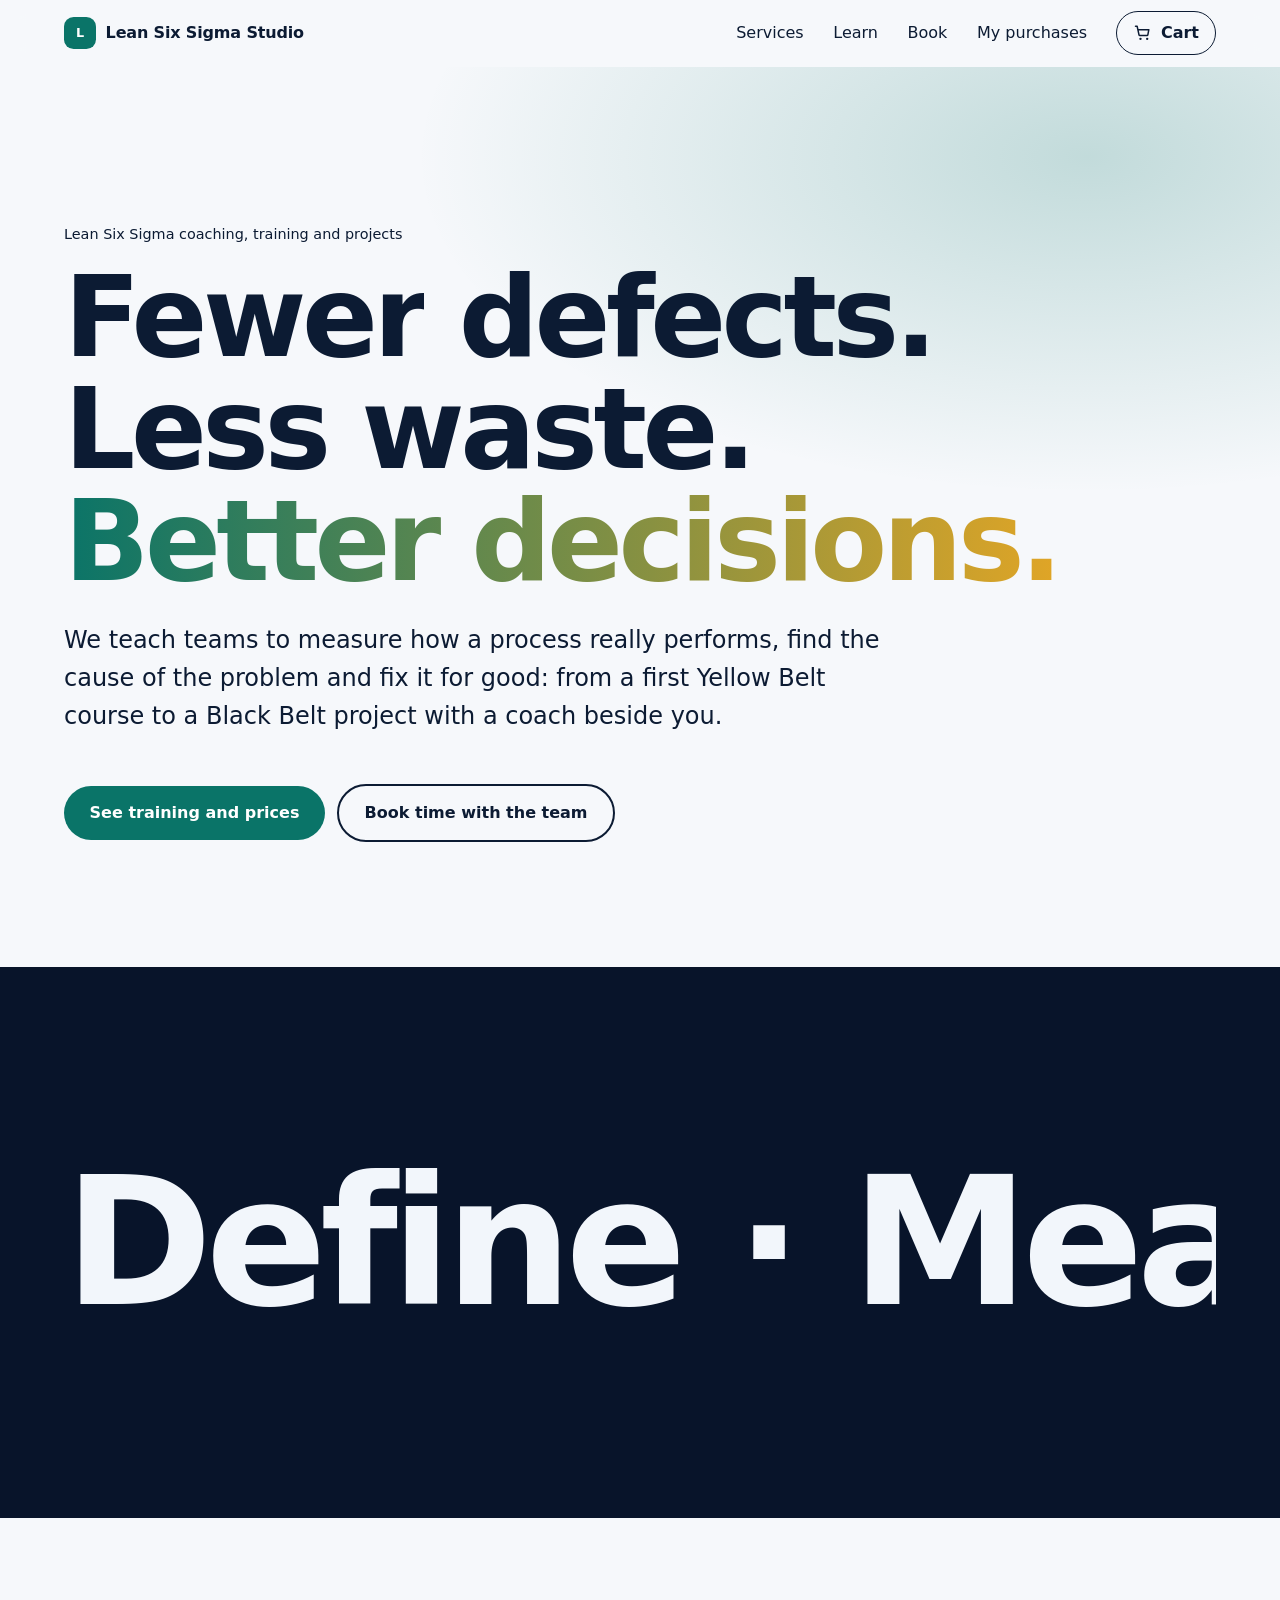
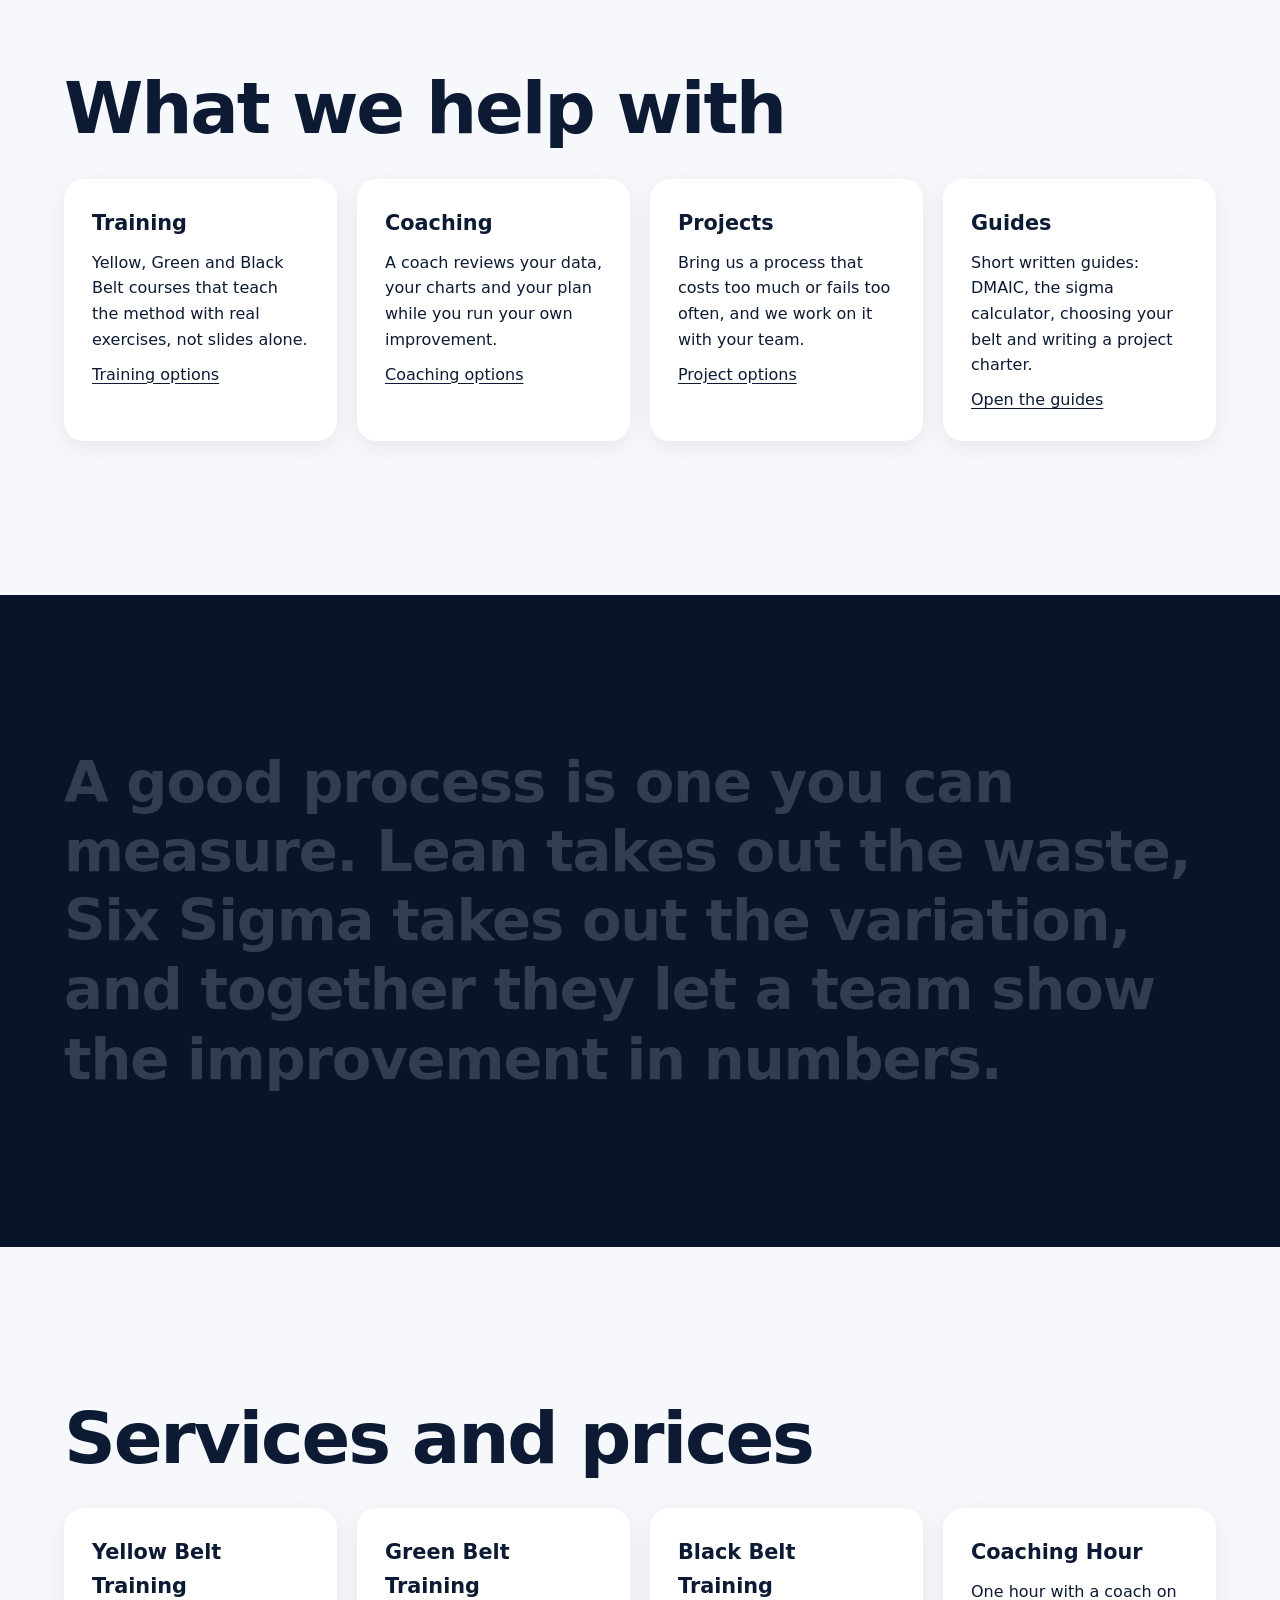
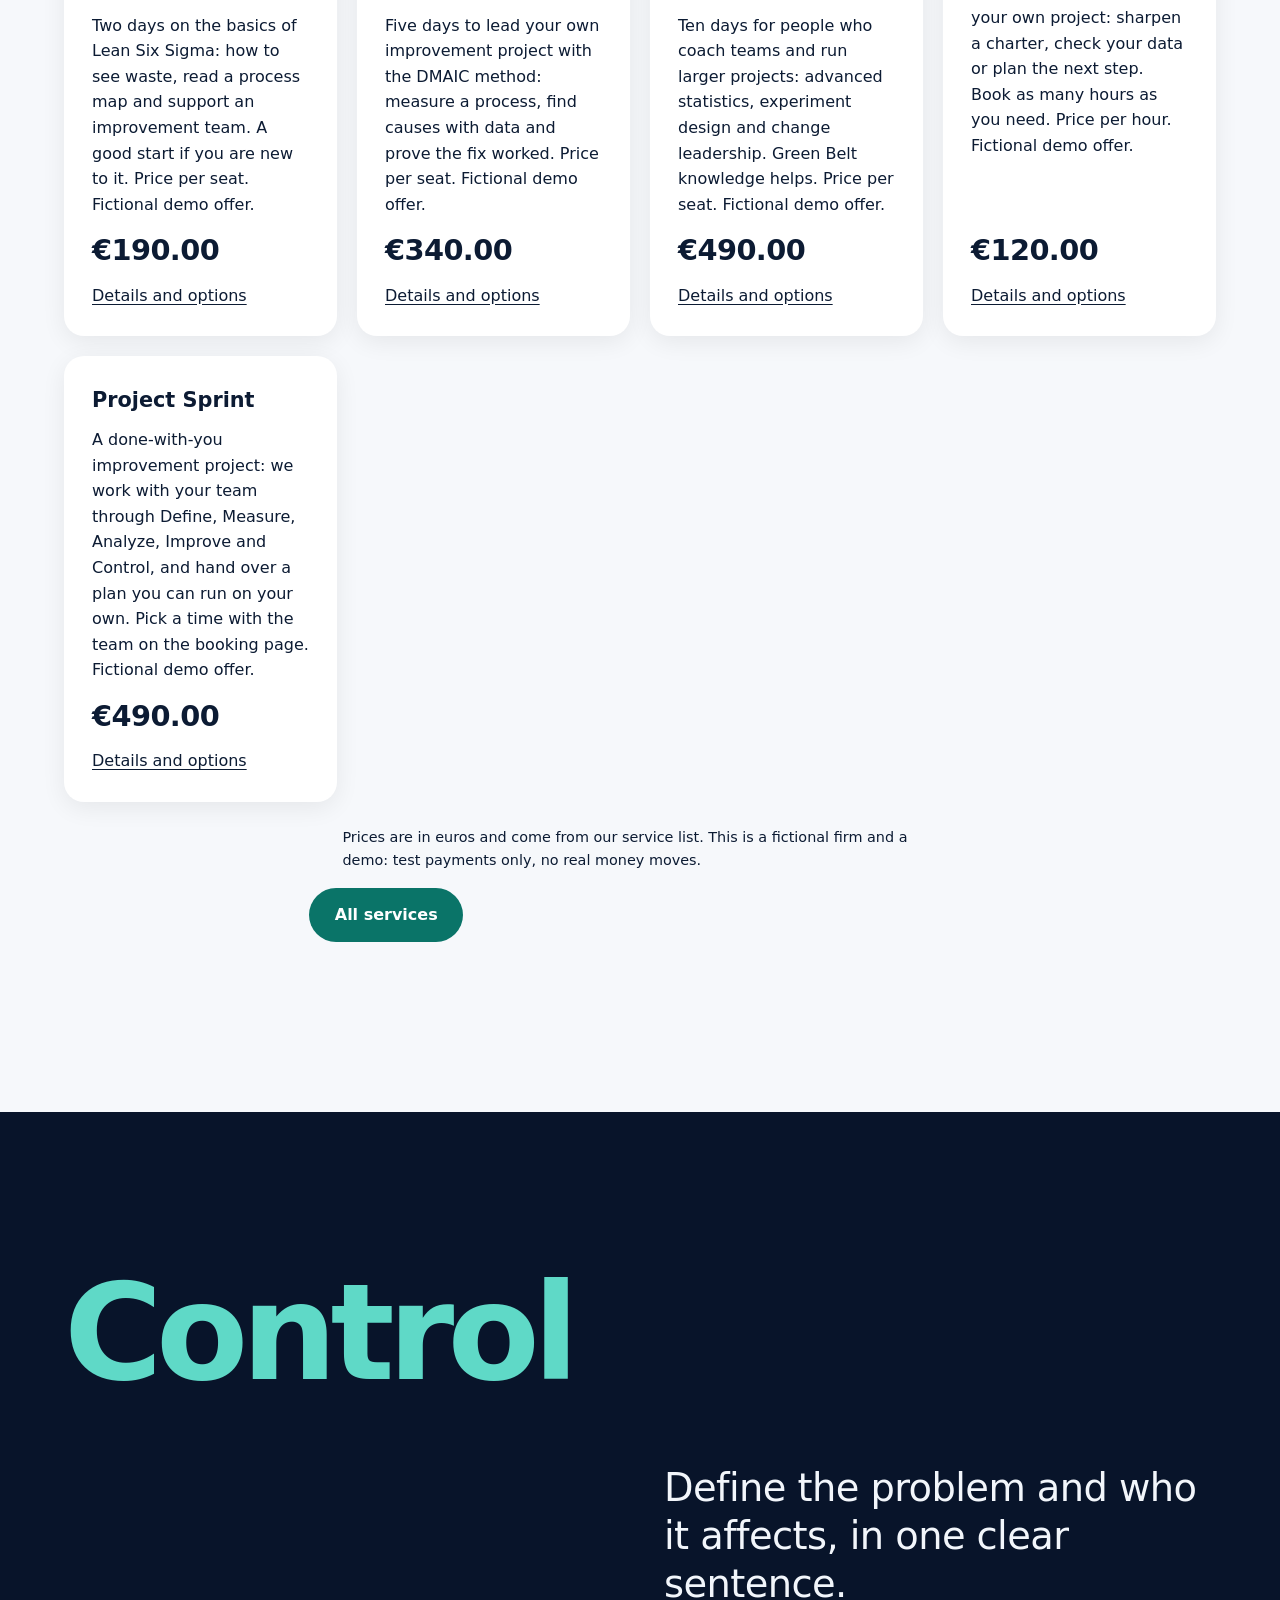
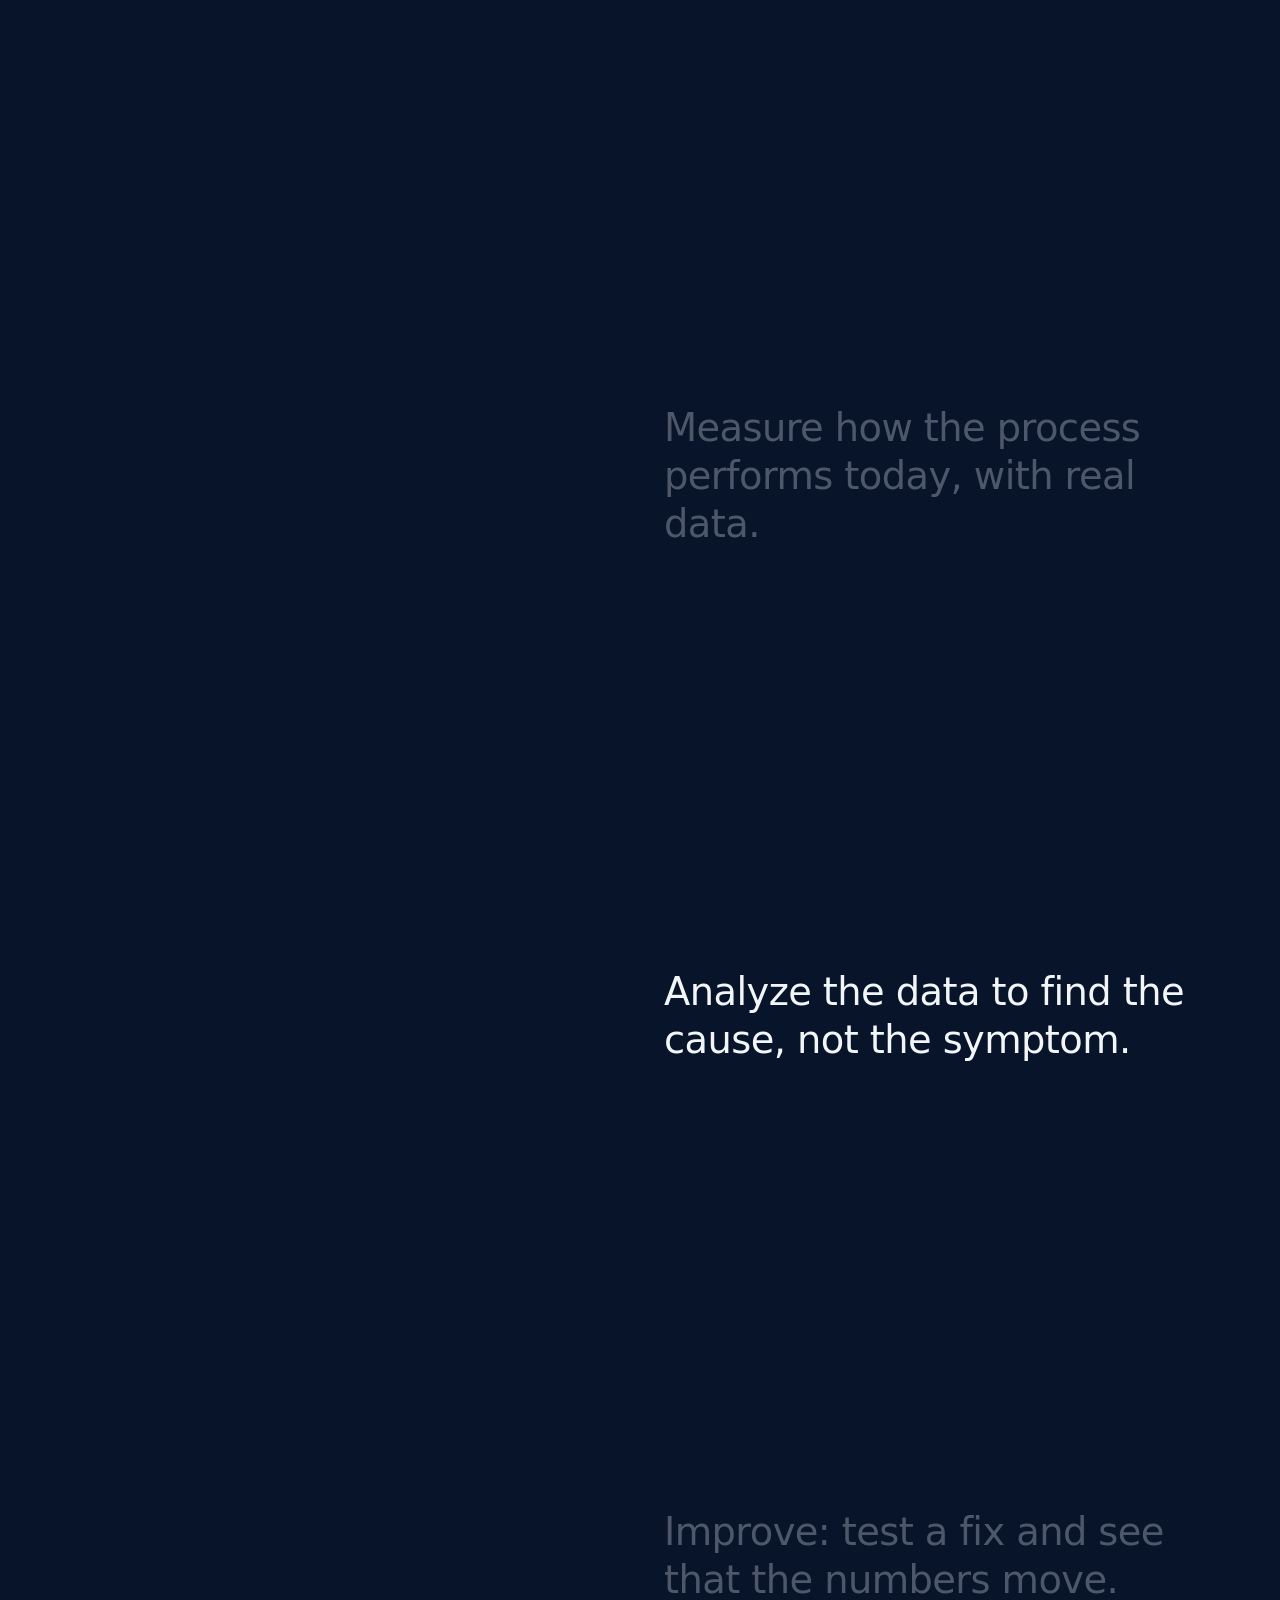
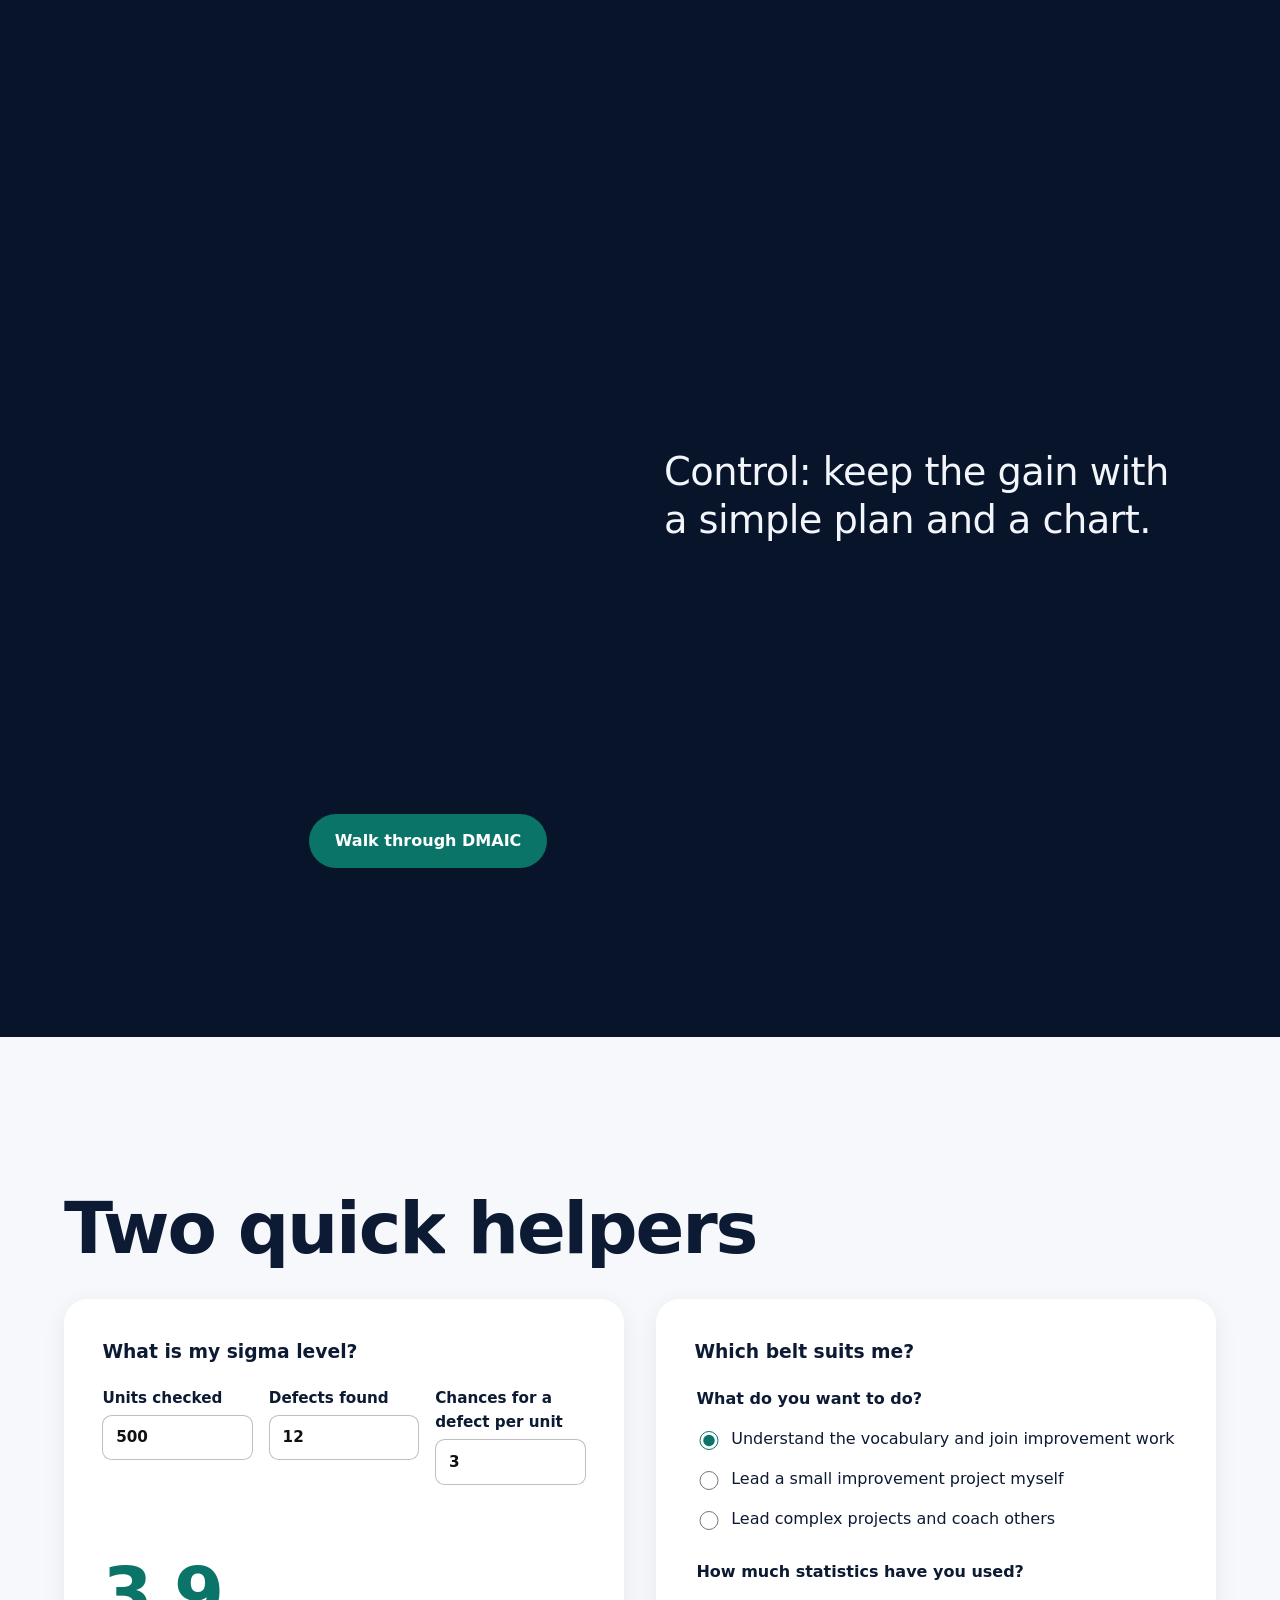
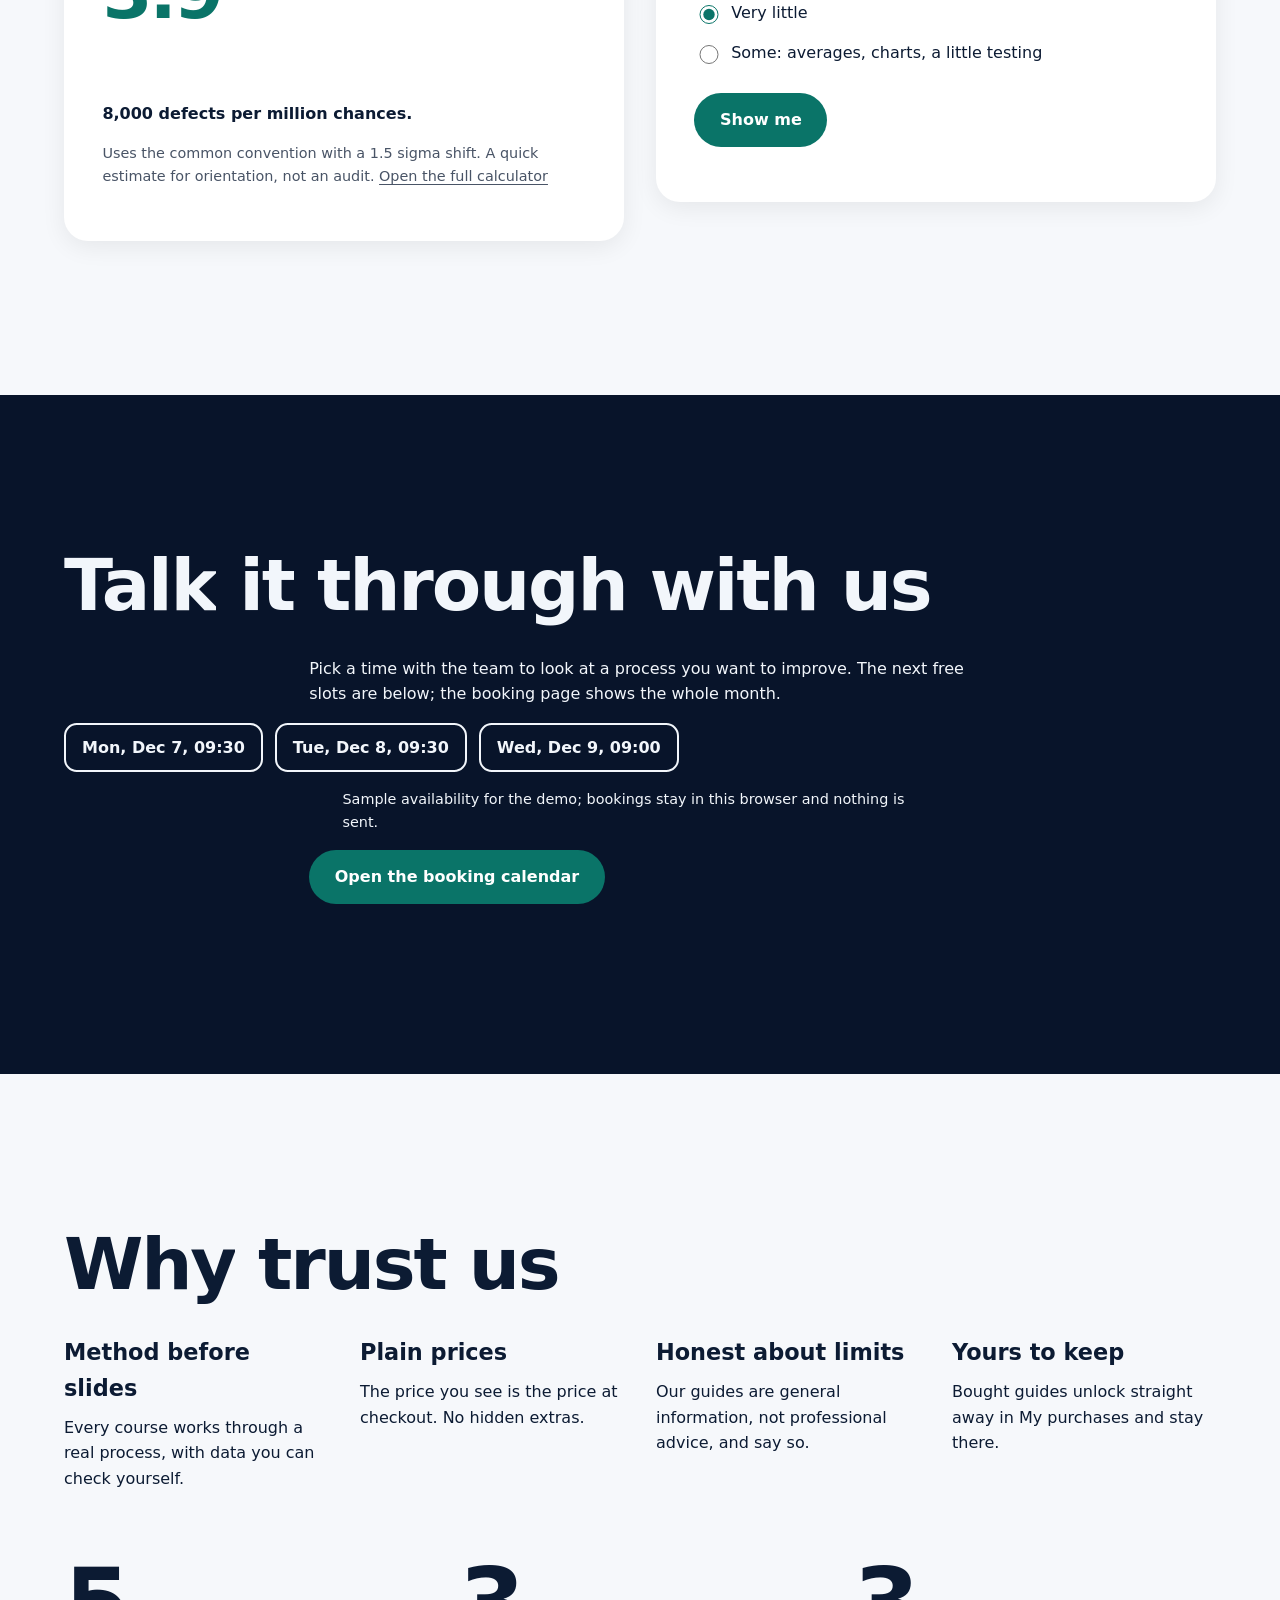
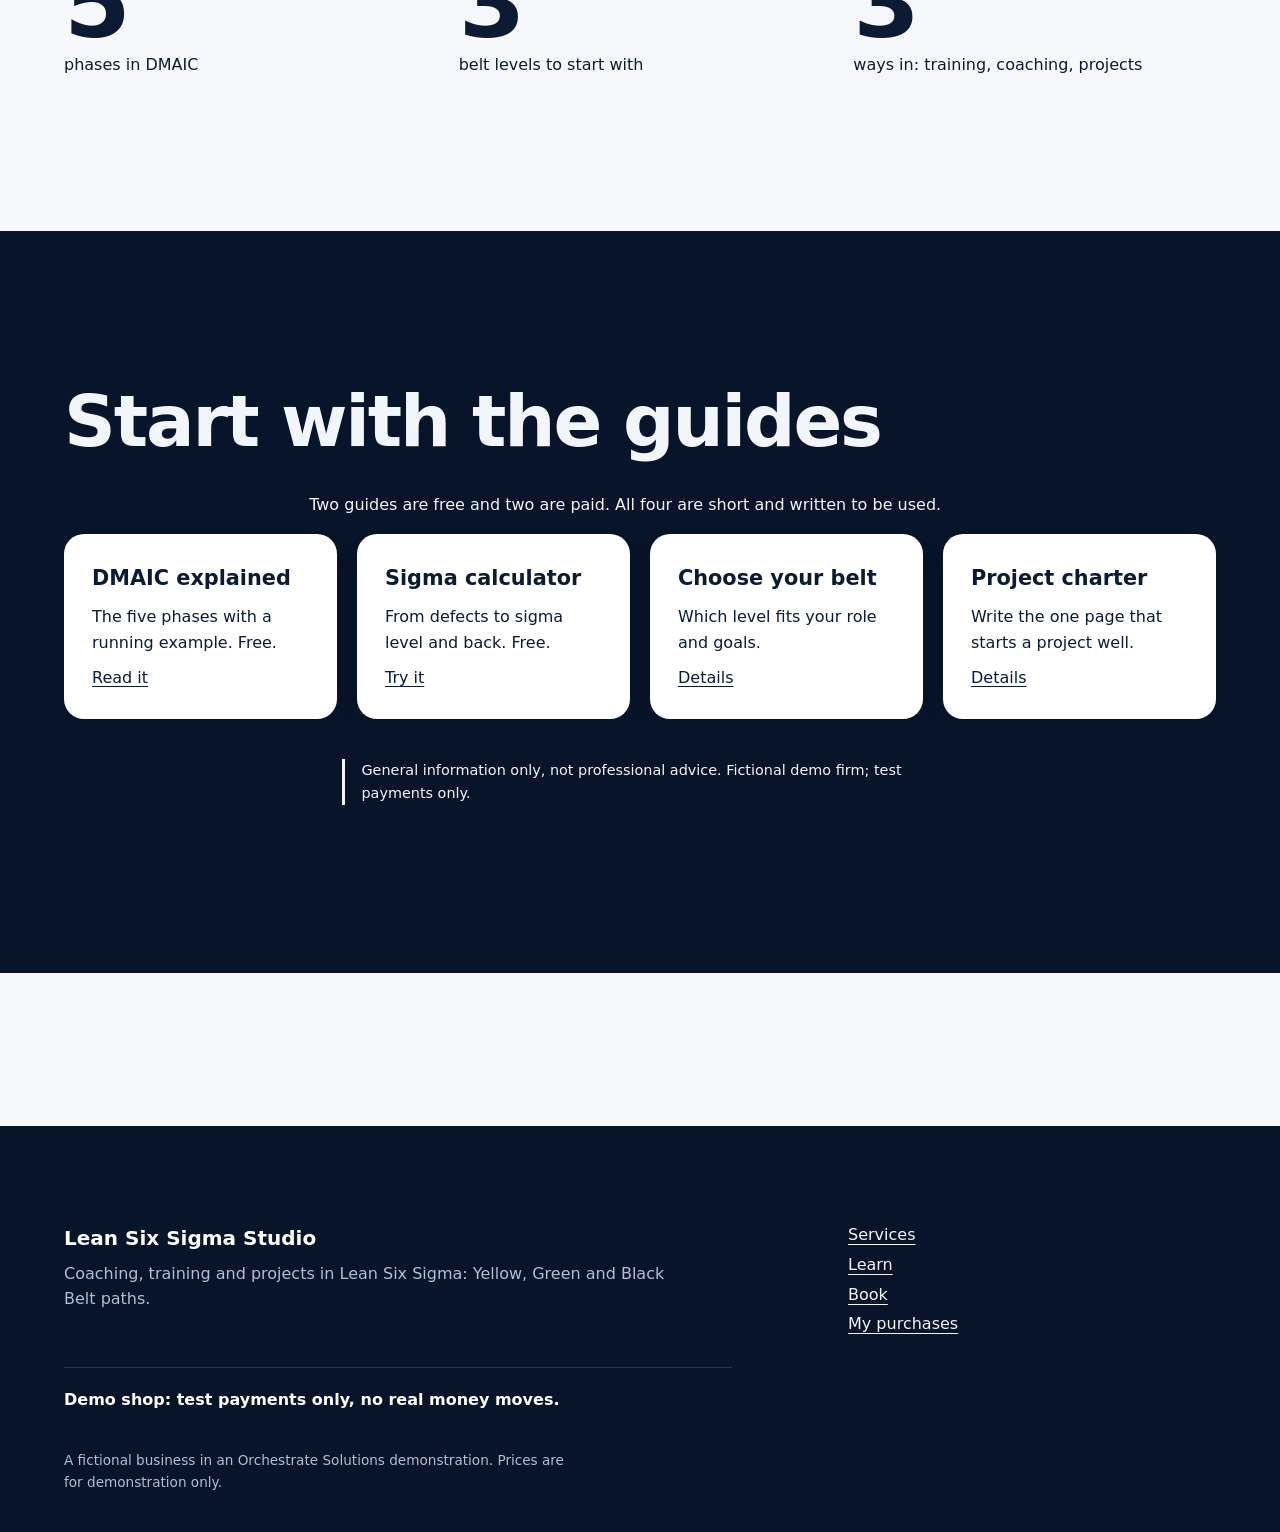
==== commit 19fb966f: "Home: readable accent on the dark bands" ====
--- a/index.html
+++ b/index.html
@@ -59,6 +59,8 @@
 .slots a{display:inline-block;padding:.6rem 1rem;border-radius:.8rem;border:2px solid currentColor;text-decoration:none;font-weight:600}
 .slots a:hover{background:var(--accent);color:#fff;border-color:var(--accent)}
 @media(max-width:700px){.steps{grid-template-columns:minmax(0,1fr)}.steps [data-step-word]{font-size:min(var(--fs-giant,11rem),21vw)}}
+.band--dark .steps [data-step-word],.band--dark .sig{color:var(--accent-on-dark,#5fd9c7)}
+.band--dark .kinetic{background-image:linear-gradient(90deg,var(--accent-on-dark,#5fd9c7),#e8c35a,var(--accent-on-dark,#5fd9c7));background-size:200% 100%}
 </style>
 <script src="js/shop/core.js" defer></script>
 <script src="js/shop/cart.js" defer></script>
--- a/css/tokens.css
+++ b/css/tokens.css
@@ -0,0 +1,115 @@
+/* tokens.css — Designer. Lean Six Sigma: precise, calm, data-minded, trustworthy.
+   Palette: cool paper + deep navy ink, ONE accent: process teal #0a7468 (5.7:1 on white). Belt colours are supporting
+   tokens (Yellow, Green, Black), always shown with a text label, never colour alone.
+   Type: system sans; monospace for sigma levels, counts, prices, labels. Bold tight display scale with clamp().
+   Texture: faint graph-paper grid and control-chart hairlines from CSS gradients only. No images.
+   Motion: one easing, 400-900 ms, 60 ms stagger; transform/opacity/filter only; reduced motion shows everything at once. */
+:root {
+  /* palette */
+  --bg: #f6f8fb;
+  --surface: #ffffff;
+  --surface-2: #e8eef6;
+  --text: #0c1b33;            /* 15:1 on --bg */
+  --text-muted: #47566d;      /* 6.6:1 on --bg */
+  --line: #d2dae6;
+  --dark: #08142a;            /* deep navy band */
+  --dark-2: #10294a;
+  --on-dark: #f2f6fb;         /* 14:1 on --dark */
+  --on-dark-muted: #aebfd6;   /* 7.6:1 on --dark */
+  --accent: #0a7468;
+  --accent-strong: #07574d;
+  --accent-soft: #d6efec;
+  --accent-on-dark: #5fd9c7;  /* 7:1 on --dark */
+  --on-accent: #ffffff;
+  /* bright supporting colours: fills, chips, big type, calendar days. Use the -ink versions for small text on light. */
+  --sun: #ffc21a; --sun-ink: #6e4a00;   /* gold */
+  --ocean: #2a6fdb; --ocean-ink: #1a4fb0;   /* sky blue */
+  --palm: #2e9e4f; --palm-ink: #1b6b34;     /* paprika (name kept) */
+  --violet: #111827; --violet-ink: #111827;   /* periwinkle (name kept) */
+  --success: #1c6b4a;
+  --danger: #b00020;
+  --focus: #1b4fd1;                 /* on light: 7:1 on cream */
+  --focus-on-dark: #ffd24a;         /* on dark bands and footer */
+
+  /* type */
+  --font-sans: system-ui, -apple-system, "Segoe UI", Roboto, "Helvetica Neue", Arial, sans-serif;
+  --font-display: system-ui, -apple-system, "Segoe UI", Roboto, "Helvetica Neue", Arial, sans-serif;
+  --font-mono: ui-monospace, SFMono-Regular, Menlo, Consolas, monospace;
+  --fs-xs: .8125rem;
+  --fs-sm: .9375rem;
+  --fs-base: 1.0625rem;
+  --fs-lg: clamp(1.2rem, 1rem + .8vw, 1.5rem);
+  --fs-step: clamp(1.5rem, 1.1rem + 1.6vw, 2.5rem);   /* scrollytelling step text */
+  --fs-h2: clamp(2rem, 1.2rem + 3.6vw, 4.25rem);
+  --fs-h1: clamp(2.75rem, 1.4rem + 6vw, 7rem);
+  --fs-giant: clamp(5rem, 2rem + 16vw, 16rem);        /* marquee / changing word */
+  --lh-tight: 1.02;
+  --lh-snug: 1.2;
+  --lh-body: 1.6;
+  --track-display: -.035em;
+  --track-h2: -.025em;
+  --measure: 65ch;
+
+  /* spacing, radius, shadow */
+  --space-1: .25rem; --space-2: .5rem; --space-3: .75rem; --space-4: 1rem;
+  --space-5: 1.5rem; --space-6: 2rem; --space-7: 3rem; --space-8: 4.5rem;
+  --section: clamp(5rem, 12vw, 10rem);
+  --gutter: clamp(1.25rem, 5vw, 4rem);
+  --radius-sm: .75rem; --radius: 1.25rem; --radius-lg: 2rem; --radius-pill: 999px;
+  --shadow-sm: 0 1px 2px rgba(12, 27, 51, .06), 0 2px 8px rgba(12, 27, 51, .05);
+  --shadow: 0 6px 24px rgba(12, 27, 51, .08), 0 2px 6px rgba(12, 27, 51, .05);
+  --shadow-lg: 0 24px 60px rgba(12, 27, 51, .16);
+  --glow: radial-gradient(60% 60% at 50% 40%, rgba(10, 116, 104, .20), rgba(42, 111, 219, .08) 50%, transparent 72%);
+  --gradient-text: linear-gradient(100deg, #07574d 0%, #0a7468 50%, #1a6fd0 100%);   /* blue only: stays crisp, large type only */
+  --gradient-text-dark: linear-gradient(100deg, #5fd9c7 0%, #ffffff 50%, #ffd24a 100%);
+
+  /* belts: fills with a label on top; -ink for small text on light */
+  --belt-yellow: #f2c200; --belt-yellow-ink: #6b5400;
+  --belt-green: #2e9e4f;  --belt-green-ink: #1b6b34;
+  --belt-black: #111827;  --belt-black-ink: #111827;
+
+  /* booking calendar states (always paired with a text label or icon, never colour alone) */
+  --slot-free: #d6efec;   --slot-free-text: #07574d;
+  --slot-booked: #e3e7ee; --slot-booked-text: #4f5b6e;
+  --slot-selected: #0a7468; --slot-selected-text: #ffffff;
+  --slot-today: #1b4fd1;  /* ring colour for today */
+
+  /* graph-paper grid and control-chart hairlines, CSS only */
+  --grid: linear-gradient(rgba(12, 27, 51, .06) 1px, transparent 1px) 0 0 / 2rem 2rem,
+          linear-gradient(90deg, rgba(12, 27, 51, .06) 1px, transparent 1px) 0 0 / 2rem 2rem;
+  --grid-dark: linear-gradient(rgba(255, 255, 255, .07) 1px, transparent 1px) 0 0 / 2rem 2rem,
+               linear-gradient(90deg, rgba(255, 255, 255, .07) 1px, transparent 1px) 0 0 / 2rem 2rem;
+  --control-line: repeating-linear-gradient(90deg, rgba(10, 116, 104, .5) 0 8px, transparent 8px 14px);  /* dashed centre line */
+
+  /* motion */
+  --ease: cubic-bezier(.2, .7, .2, 1);
+  --dur-fast: 400ms;
+  --dur: 650ms;
+  --dur-slow: 900ms;
+  --stagger: 60ms;
+  --rise: 1.25rem;            /* reveal travel distance */
+  --blur-in: 6px;             /* reveal start blur */
+}
+
+@media (prefers-reduced-motion: reduce) {
+  :root { --dur-fast: 0ms; --dur: 0ms; --dur-slow: 0ms; --stagger: 0ms; --rise: 0; --blur-in: 0; }
+}
+
+/* CSS-only accents */
+.text-gradient {
+  background: var(--gradient-text);
+  background-size: 200% 100%;
+  -webkit-background-clip: text; background-clip: text;
+  color: transparent; -webkit-text-fill-color: transparent;
+}
+.band--dark .text-gradient { background-image: var(--gradient-text-dark); }
+.glow { background-image: var(--glow); }
+
+/* Graph-paper accent: add class "grid" to a band or hero. Decorative only; text sits above it. */
+.grid { background-image: var(--grid); }
+.band--dark.grid, .band--dark .grid { background-image: var(--grid-dark); }
+.control-line { height: 2px; background-image: var(--control-line); }
+.num, .mono { font-family: var(--font-mono); font-variant-numeric: tabular-nums; }
+
+/* Keyboard focus stays visible on dark surfaces: every focus rule reads var(--focus), so swap it here. */
+.band--dark, .site-footer { --focus: var(--focus-on-dark); }
